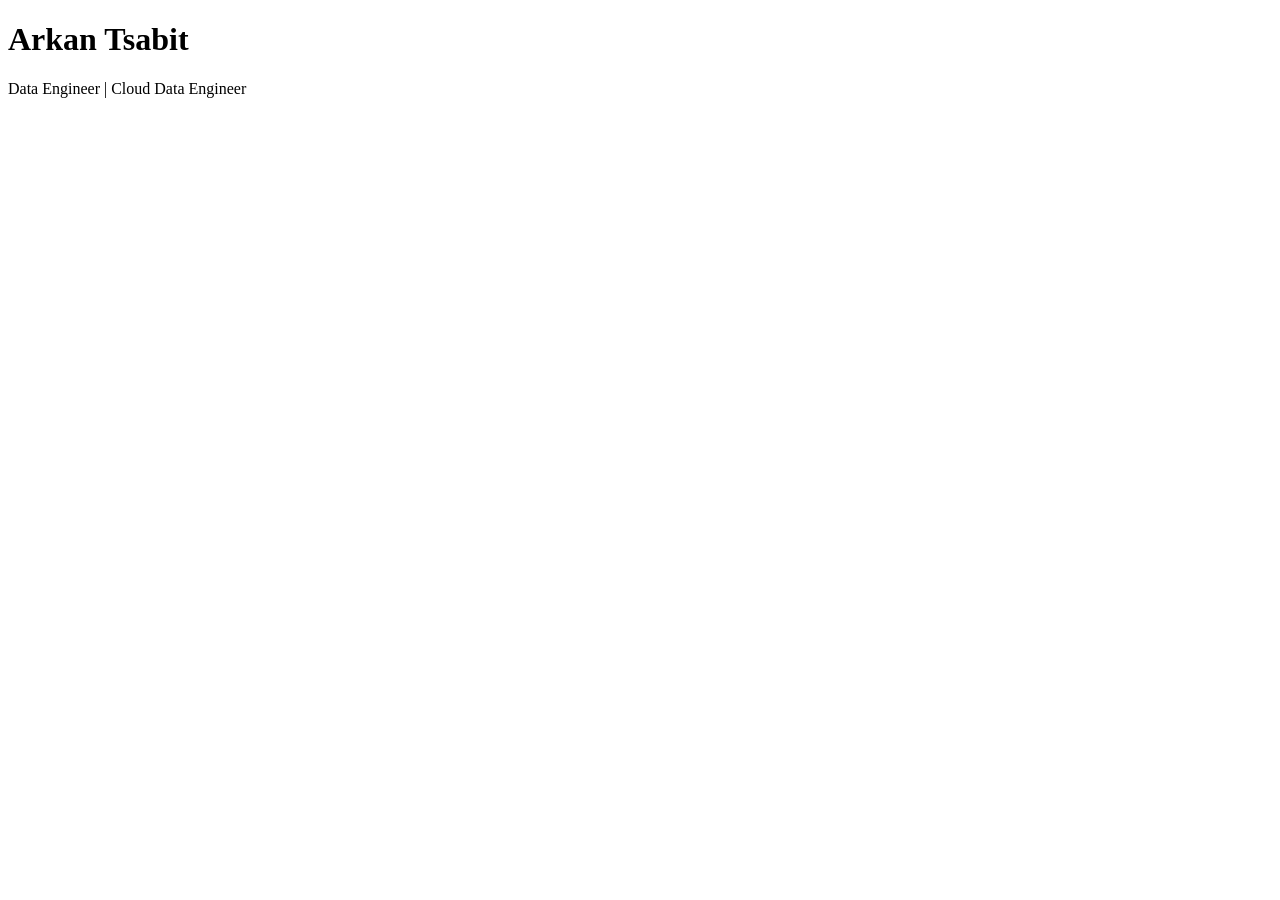
==== index.html @ 1c046941 "feat: initialize portfolio website structure (#2) Initialize complete portfolio website structure wi" ====
<!DOCTYPE html>
<html lang="en">
<head>
    <meta charset="UTF-8">
    <meta name="viewport" content="width=device-width, initial-scale=1.0">
    <title>Arkan Tsabit - Data Engineer</title>
</head>
<body>
    <h1>Arkan Tsabit</h1>
    <p>Data Engineer | Cloud Data Engineer</p>
</body>
</html>
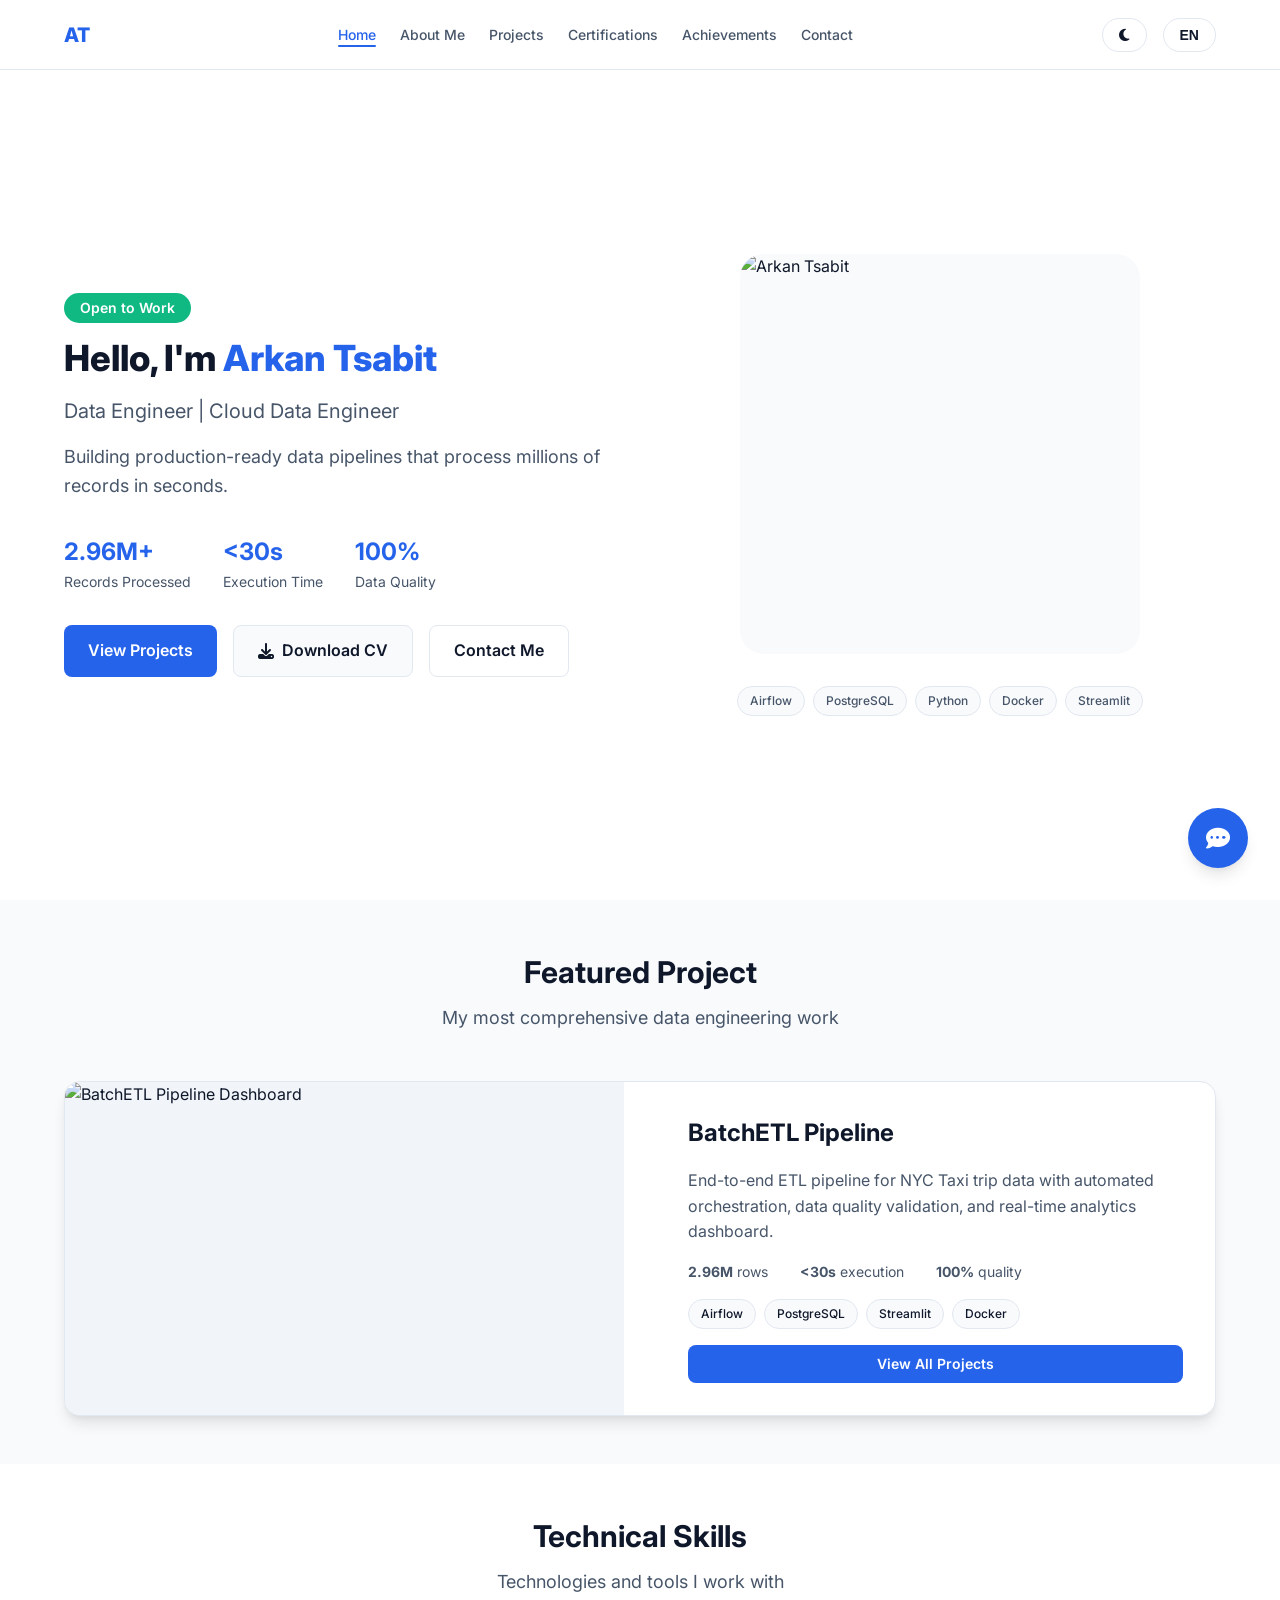
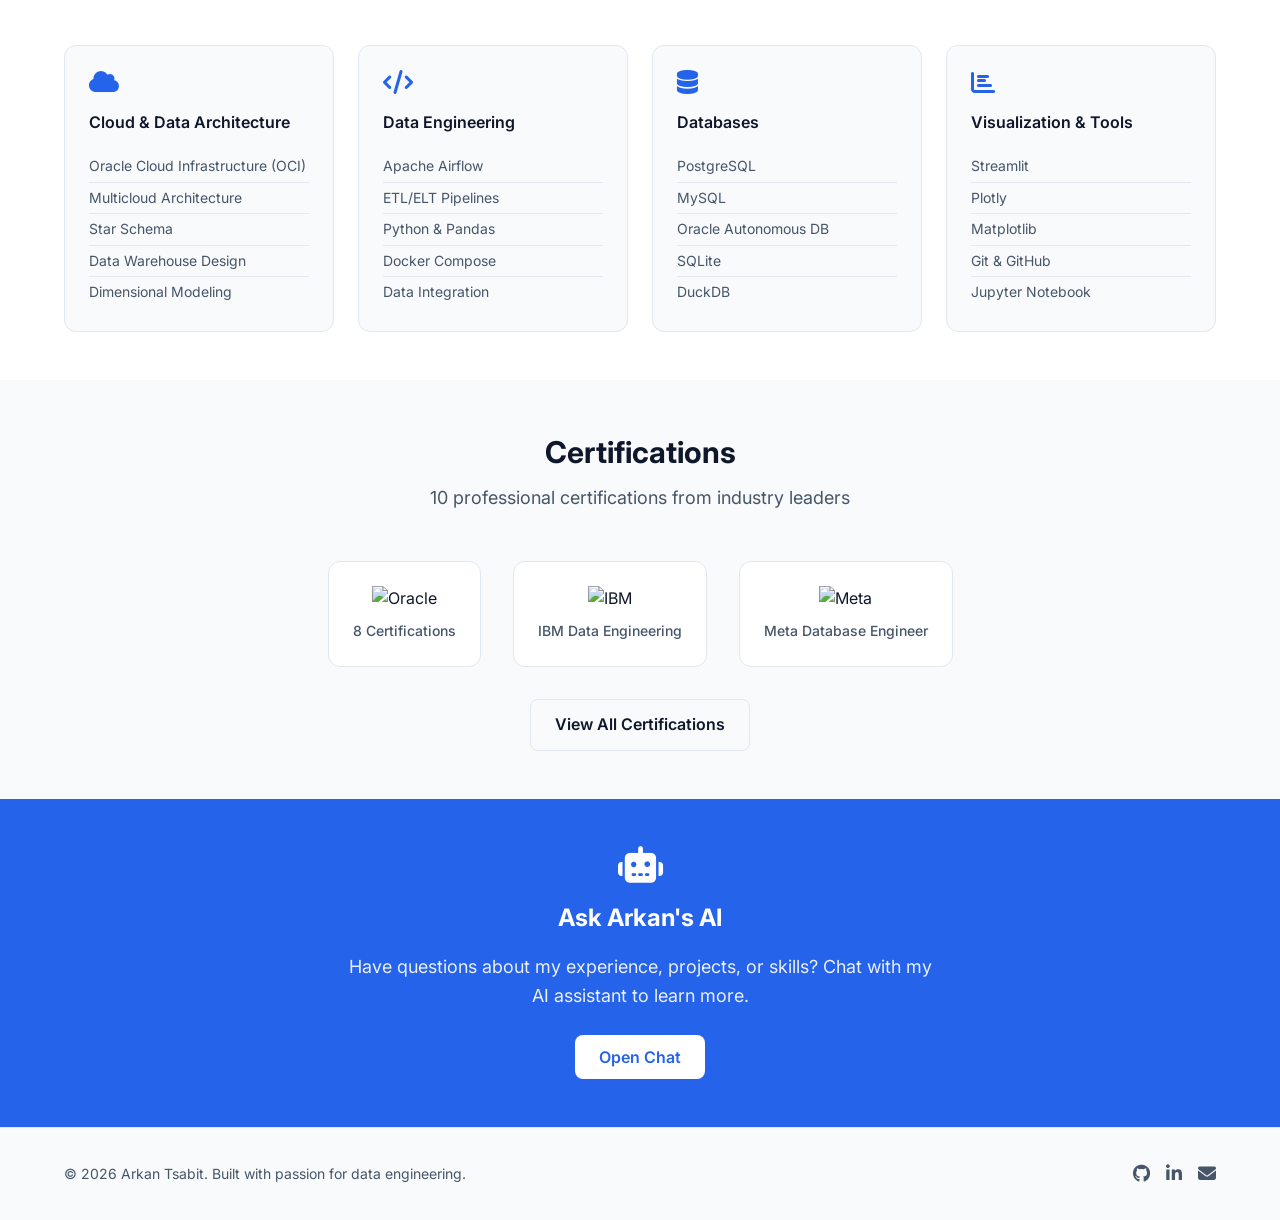
==== commit 3e5c2c34: "feat: complete portfolio website with all pages, styles, scripts, and chatbot (#3) Complete portfoli" ====
--- a/index.html
+++ b/index.html
@@ -1,12 +1,330 @@
 <!DOCTYPE html>
 <html lang="en">
 <head>
-    <meta charset="UTF-8">
-    <meta name="viewport" content="width=device-width, initial-scale=1.0">
-    <title>Arkan Tsabit - Data Engineer</title>
+    <meta charset="UTF-8" />
+    <meta name="viewport" content="width=device-width, initial-scale=1.0" />
+    <title>Arkan Tsabit - Data Engineer Portfolio</title>
+    <meta name="description" content="Arkan Tsabit - Data Engineer portfolio showcasing ETL pipelines, data warehousing, and cloud architecture projects." />
+    <link rel="icon" type="image/x-icon" href="assets/images/favicon.ico" />
+    <link rel="preconnect" href="https://fonts.googleapis.com" />
+    <link rel="preconnect" href="https://fonts.gstatic.com" crossorigin />
+    <link href="https://fonts.googleapis.com/css2?family=Inter:wght@300;400;500;600;700;800&display=swap" rel="stylesheet" />
+    <link rel="stylesheet" href="https://cdnjs.cloudflare.com/ajax/libs/font-awesome/6.4.0/css/all.min.css" />
+    <link rel="stylesheet" href="css/style.css" />
+    <link rel="stylesheet" href="css/dark-mode.css" />
+    <link rel="stylesheet" href="css/responsive.css" />
+    <link rel="stylesheet" href="css/chatbot.css" />
 </head>
 <body>
-    <h1>Arkan Tsabit</h1>
-    <p>Data Engineer | Cloud Data Engineer</p>
+
+    <!-- ============================================================
+    HEADER / NAVIGATION
+    ============================================================ -->
+    <header class="header" role="banner">
+        <div class="container header-container">
+            <div class="logo">
+                <a href="index.html" aria-label="Home">
+                    <span class="logo-text">AT</span>
+                </a>
+            </div>
+
+            <nav class="nav" role="navigation" aria-label="Main navigation">
+                <ul class="nav-list" id="navList">
+                    <li><a href="index.html" class="nav-link active" data-i18n="nav.home">Home</a></li>
+                    <li><a href="about.html" class="nav-link" data-i18n="nav.about">About Me</a></li>
+                    <li><a href="projects.html" class="nav-link" data-i18n="nav.projects">Projects</a></li>
+                    <li><a href="certifications.html" class="nav-link" data-i18n="nav.certifications">Certifications</a></li>
+                    <li><a href="achievements.html" class="nav-link" data-i18n="nav.achievements">Achievements</a></li>
+                    <li><a href="contact.html" class="nav-link" data-i18n="nav.contact">Contact</a></li>
+                </ul>
+            </nav>
+
+            <div class="header-controls">
+                <button class="theme-toggle" id="themeToggle" aria-label="Toggle dark mode">
+                    <i class="fas fa-moon" id="themeIcon"></i>
+                </button>
+                <button class="lang-toggle" id="langToggle" aria-label="Toggle language">
+                    <span class="lang-text" id="langText">EN</span>
+                </button>
+                <button class="hamburger" id="hamburger" aria-label="Toggle navigation">
+                    <span></span>
+                    <span></span>
+                    <span></span>
+                </button>
+            </div>
+        </div>
+    </header>
+
+    <!-- ============================================================
+    MAIN CONTENT
+    ============================================================ -->
+    <main>
+
+        <!-- ============================================================
+        HERO SECTION
+        ============================================================ -->
+        <section class="hero" id="home">
+            <div class="container hero-container">
+                <div class="hero-content">
+                    <p class="hero-badge" data-i18n="hero.badge">Open to Work</p>
+                    <h1 class="hero-title">
+                        <span data-i18n="hero.greeting">Hello, I'm</span>
+                        <span class="highlight">Arkan Tsabit</span>
+                    </h1>
+                    <p class="hero-subtitle" data-i18n="hero.title">Data Engineer | Cloud Data Engineer</p>
+                    <p class="hero-description" data-i18n="hero.tagline">
+                        Building production-ready data pipelines that process millions of records in seconds.
+                    </p>
+
+                    <div class="hero-metrics">
+                        <div class="metric-item">
+                            <span class="metric-number">2.96M+</span>
+                            <span class="metric-label" data-i18n="hero.metrics.rows">Records Processed</span>
+                        </div>
+                        <div class="metric-item">
+                            <span class="metric-number">&lt;30s</span>
+                            <span class="metric-label" data-i18n="hero.metrics.execution">Execution Time</span>
+                        </div>
+                        <div class="metric-item">
+                            <span class="metric-number">100%</span>
+                            <span class="metric-label" data-i18n="hero.metrics.quality">Data Quality</span>
+                        </div>
+                    </div>
+
+                    <div class="hero-buttons">
+                        <a href="projects.html" class="btn btn-primary" data-i18n="hero.cta_projects">View Projects</a>
+                        <a href="docs/CV/Arkan-Tsabit_Data-Engineer.pdf" class="btn btn-secondary" download>
+                            <i class="fas fa-download"></i>
+                            <span data-i18n="hero.cta_cv">Download CV</span>
+                        </a>
+                        <a href="contact.html" class="btn btn-outline" data-i18n="hero.cta_contact">Contact Me</a>
+                    </div>
+                </div>
+
+                <div class="hero-visual">
+                    <div class="hero-image">
+                        <img src="assets/images/profile.jpg" alt="Arkan Tsabit" />
+                    </div>
+                    <div class="hero-tech-stack">
+                        <span class="tech-tag">Airflow</span>
+                        <span class="tech-tag">PostgreSQL</span>
+                        <span class="tech-tag">Python</span>
+                        <span class="tech-tag">Docker</span>
+                        <span class="tech-tag">Streamlit</span>
+                    </div>
+                </div>
+            </div>
+        </section>
+
+        <!-- ============================================================
+        FEATURED PROJECT SECTION
+        ============================================================ -->
+        <section class="featured-section">
+            <div class="container">
+                <div class="section-header">
+                    <h2 data-i18n="featured.title">Featured Project</h2>
+                    <p data-i18n="featured.subtitle">My most comprehensive data engineering work</p>
+                </div>
+
+                <div class="featured-card">
+                    <div class="featured-image">
+                        <img src="assets/images/projects/batchetl/dashboard.png" alt="BatchETL Pipeline Dashboard" />
+                    </div>
+                    <div class="featured-content">
+                        <h3>BatchETL Pipeline</h3>
+                        <p data-i18n="featured.description">
+                            End-to-end ETL pipeline for NYC Taxi trip data with automated orchestration,
+                            data quality validation, and real-time analytics dashboard.
+                        </p>
+                        <div class="featured-metrics">
+                            <span><strong>2.96M</strong> rows</span>
+                            <span><strong>&lt;30s</strong> execution</span>
+                            <span><strong>100%</strong> quality</span>
+                        </div>
+                        <div class="featured-stack">
+                            <span class="stack-tag">Airflow</span>
+                            <span class="stack-tag">PostgreSQL</span>
+                            <span class="stack-tag">Streamlit</span>
+                            <span class="stack-tag">Docker</span>
+                        </div>
+                        <a href="projects.html" class="btn btn-primary btn-sm" data-i18n="featured.cta">View All Projects</a>
+                    </div>
+                </div>
+            </div>
+        </section>
+
+        <!-- ============================================================
+        SKILLS OVERVIEW
+        ============================================================ -->
+        <section class="skills-section">
+            <div class="container">
+                <div class="section-header">
+                    <h2 data-i18n="skills.title">Technical Skills</h2>
+                    <p data-i18n="skills.subtitle">Technologies and tools I work with</p>
+                </div>
+
+                <div class="skills-grid">
+                    <div class="skill-category">
+                        <i class="fas fa-cloud skill-icon"></i>
+                        <h4 data-i18n="skills.cloud">Cloud & Data Architecture</h4>
+                        <ul>
+                            <li>Oracle Cloud Infrastructure (OCI)</li>
+                            <li>Multicloud Architecture</li>
+                            <li>Star Schema</li>
+                            <li>Data Warehouse Design</li>
+                            <li>Dimensional Modeling</li>
+                        </ul>
+                    </div>
+
+                    <div class="skill-category">
+                        <i class="fas fa-code skill-icon"></i>
+                        <h4 data-i18n="skills.engineering">Data Engineering</h4>
+                        <ul>
+                            <li>Apache Airflow</li>
+                            <li>ETL/ELT Pipelines</li>
+                            <li>Python &amp; Pandas</li>
+                            <li>Docker Compose</li>
+                            <li>Data Integration</li>
+                        </ul>
+                    </div>
+
+                    <div class="skill-category">
+                        <i class="fas fa-database skill-icon"></i>
+                        <h4 data-i18n="skills.databases">Databases</h4>
+                        <ul>
+                            <li>PostgreSQL</li>
+                            <li>MySQL</li>
+                            <li>Oracle Autonomous DB</li>
+                            <li>SQLite</li>
+                            <li>DuckDB</li>
+                        </ul>
+                    </div>
+
+                    <div class="skill-category">
+                        <i class="fas fa-chart-bar skill-icon"></i>
+                        <h4 data-i18n="skills.visualization">Visualization &amp; Tools</h4>
+                        <ul>
+                            <li>Streamlit</li>
+                            <li>Plotly</li>
+                            <li>Matplotlib</li>
+                            <li>Git &amp; GitHub</li>
+                            <li>Jupyter Notebook</li>
+                        </ul>
+                    </div>
+                </div>
+            </div>
+        </section>
+
+        <!-- ============================================================
+        CERTIFICATIONS PREVIEW
+        ============================================================ -->
+        <section class="certs-preview-section">
+            <div class="container">
+                <div class="section-header">
+                    <h2 data-i18n="certs.title">Certifications</h2>
+                    <p data-i18n="certs.subtitle">10 professional certifications from industry leaders</p>
+                </div>
+
+                <div class="certs-preview-grid">
+                    <div class="cert-preview-item">
+                        <img src="assets/images/certifications/oracle.png" alt="Oracle" />
+                        <span>8 Certifications</span>
+                    </div>
+                    <div class="cert-preview-item">
+                        <img src="assets/images/certifications/ibm.png" alt="IBM" />
+                        <span>IBM Data Engineering</span>
+                    </div>
+                    <div class="cert-preview-item">
+                        <img src="assets/images/certifications/meta.png" alt="Meta" />
+                        <span>Meta Database Engineer</span>
+                    </div>
+                </div>
+
+                <div class="certs-preview-cta">
+                    <a href="certifications.html" class="btn btn-outline" data-i18n="certs.cta">View All Certifications</a>
+                </div>
+            </div>
+        </section>
+
+        <!-- ============================================================
+        CHATBOT CTA
+        ============================================================ -->
+        <section class="chatbot-cta-section">
+            <div class="container">
+                <div class="chatbot-cta-content">
+                    <i class="fas fa-robot chatbot-cta-icon"></i>
+                    <h2 data-i18n="chatbot.title">Ask Arkan's AI</h2>
+                    <p data-i18n="chatbot.description">
+                        Have questions about my experience, projects, or skills?
+                        Chat with my AI assistant to learn more.
+                    </p>
+                    <button class="btn btn-primary" id="openChatbotBtn" data-i18n="chatbot.cta">Open Chat</button>
+                </div>
+            </div>
+        </section>
+
+    </main>
+
+    <!-- ============================================================
+    FOOTER
+    ============================================================ -->
+    <footer class="footer" role="contentinfo">
+        <div class="container footer-container">
+            <p class="footer-text">
+                &copy; <span id="currentYear"></span> Arkan Tsabit.
+                <span data-i18n="footer.credit">Built with passion for data engineering.</span>
+            </p>
+            <div class="footer-social">
+                <a href="https://github.com/ArkanTsabit123" target="_blank" rel="noopener noreferrer" aria-label="GitHub">
+                    <i class="fab fa-github"></i>
+                </a>
+                <a href="https://linkedin.com/in/arkan-tsabit" target="_blank" rel="noopener noreferrer" aria-label="LinkedIn">
+                    <i class="fab fa-linkedin-in"></i>
+                </a>
+                <a href="mailto:arkantsabit025@gmail.com" aria-label="Email">
+                    <i class="fas fa-envelope"></i>
+                </a>
+            </div>
+        </div>
+    </footer>
+
+    <!-- ============================================================
+    CHATBOT WIDGET
+    ============================================================ -->
+    <div id="chatbot-widget" class="chatbot-widget" role="dialog" aria-label="AI Chatbot">
+        <div class="chatbot-header">
+            <span class="chatbot-title">AI Assistant</span>
+            <button class="chatbot-close" id="chatbotClose" aria-label="Close chatbot">
+                <i class="fas fa-times"></i>
+            </button>
+        </div>
+        <div class="chatbot-messages" id="chatbotMessages">
+            <div class="message bot">
+                <div class="message-bubble">
+                    Hello! Ask me about Arkan's experience, projects, certifications, or skills.
+                </div>
+            </div>
+        </div>
+        <div class="chatbot-input-area">
+            <input type="text" id="chatbotInput" placeholder="Type your question..." aria-label="Chat input" />
+            <button id="chatbotSend" aria-label="Send message">
+                <i class="fas fa-paper-plane"></i>
+            </button>
+        </div>
+    </div>
+
+    <button class="chatbot-toggle" id="chatbotToggle" aria-label="Open chatbot">
+        <i class="fas fa-comment-dots"></i>
+    </button>
+
+    <!-- ============================================================
+    SCRIPTS
+    ============================================================ -->
+    <script src="js/main.js"></script>
+    <script src="js/dark-mode.js"></script>
+    <script src="js/i18n.js"></script>
+    <script src="js/chatbot.js"></script>
+    <script src="js/projects.js"></script>
+
 </body>
 </html>
--- a/css/style.css
+++ b/css/style.css
@@ -0,0 +1,1291 @@
+/* ============================================================
+   CSS VARIABLES
+   ============================================================ */
+:root {
+    /* Colors */
+    --bg-primary: #ffffff;
+    --bg-secondary: #f8fafc;
+    --bg-tertiary: #f1f5f9;
+    --text-primary: #0f172a;
+    --text-secondary: #475569;
+    --text-muted: #94a3b8;
+    --border-color: #e2e8f0;
+    --accent-blue: #2563eb;
+    --accent-blue-hover: #1d4ed8;
+    --accent-green: #10b981;
+    --accent-green-hover: #059669;
+    --white: #ffffff;
+    --shadow: 0 4px 6px -1px rgba(0, 0, 0, 0.1), 0 2px 4px -1px rgba(0, 0, 0, 0.06);
+    --shadow-lg: 0 10px 15px -3px rgba(0, 0, 0, 0.1), 0 4px 6px -2px rgba(0, 0, 0, 0.05);
+    --shadow-xl: 0 20px 25px -5px rgba(0, 0, 0, 0.1), 0 10px 10px -5px rgba(0, 0, 0, 0.04);
+
+    /* Typography */
+    --font-family: 'Inter', -apple-system, BlinkMacSystemFont, 'Segoe UI', Roboto, sans-serif;
+    --font-size-xs: 0.75rem;
+    --font-size-sm: 0.875rem;
+    --font-size-base: 1rem;
+    --font-size-lg: 1.125rem;
+    --font-size-xl: 1.25rem;
+    --font-size-2xl: 1.5rem;
+    --font-size-3xl: 1.875rem;
+    --font-size-4xl: 2.25rem;
+    --font-size-5xl: 3rem;
+
+    /* Spacing */
+    --spacing-xs: 0.25rem;
+    --spacing-sm: 0.5rem;
+    --spacing-md: 1rem;
+    --spacing-lg: 1.5rem;
+    --spacing-xl: 2rem;
+    --spacing-2xl: 3rem;
+    --spacing-3xl: 4rem;
+    --spacing-4xl: 6rem;
+
+    /* Border Radius */
+    --radius-sm: 0.25rem;
+    --radius-md: 0.5rem;
+    --radius-lg: 0.75rem;
+    --radius-xl: 1rem;
+    --radius-2xl: 1.5rem;
+    --radius-full: 9999px;
+
+    /* Container */
+    --container-max: 1200px;
+    --container-padding: 1.5rem;
+
+    /* Transitions */
+    --transition-fast: 150ms ease;
+    --transition-base: 300ms ease;
+    --transition-slow: 500ms ease;
+}
+
+/* ============================================================
+   RESET & BASE
+   ============================================================ */
+*,
+*::before,
+*::after {
+    margin: 0;
+    padding: 0;
+    box-sizing: border-box;
+}
+
+html {
+    scroll-behavior: smooth;
+}
+
+body {
+    font-family: var(--font-family);
+    font-size: var(--font-size-base);
+    color: var(--text-primary);
+    background-color: var(--bg-primary);
+    line-height: 1.6;
+    transition: background-color var(--transition-base), color var(--transition-base);
+}
+
+a {
+    color: var(--accent-blue);
+    text-decoration: none;
+    transition: color var(--transition-fast);
+}
+
+a:hover {
+    color: var(--accent-blue-hover);
+}
+
+img {
+    max-width: 100%;
+    height: auto;
+    display: block;
+}
+
+ul {
+    list-style: none;
+}
+
+/* ============================================================
+   CONTAINER
+   ============================================================ */
+.container {
+    max-width: var(--container-max);
+    margin: 0 auto;
+    padding: 0 var(--container-padding);
+}
+
+/* ============================================================
+   SECTION HEADER
+   ============================================================ */
+.section-header {
+    text-align: center;
+    margin-bottom: var(--spacing-2xl);
+}
+
+.section-header h2 {
+    font-size: var(--font-size-3xl);
+    font-weight: 700;
+    margin-bottom: var(--spacing-sm);
+}
+
+.section-header p {
+    font-size: var(--font-size-lg);
+    color: var(--text-secondary);
+    max-width: 600px;
+    margin: 0 auto;
+}
+
+/* ============================================================
+   HEADER / NAVIGATION
+   ============================================================ */
+.header {
+    position: fixed;
+    top: 0;
+    left: 0;
+    right: 0;
+    z-index: 1000;
+    background: var(--bg-primary);
+    border-bottom: 1px solid var(--border-color);
+    transition: background var(--transition-base), border-color var(--transition-base);
+    height: 70px;
+    display: flex;
+    align-items: center;
+}
+
+.header-container {
+    display: flex;
+    justify-content: space-between;
+    align-items: center;
+    width: 100%;
+}
+
+.logo-text {
+    font-size: var(--font-size-xl);
+    font-weight: 800;
+    color: var(--accent-blue);
+    letter-spacing: -0.5px;
+}
+
+.nav-list {
+    display: flex;
+    gap: var(--spacing-lg);
+    align-items: center;
+}
+
+.nav-link {
+    font-size: var(--font-size-sm);
+    font-weight: 500;
+    color: var(--text-secondary);
+    transition: color var(--transition-fast);
+    position: relative;
+}
+
+.nav-link:hover,
+.nav-link.active {
+    color: var(--accent-blue);
+}
+
+.nav-link.active::after {
+    content: '';
+    position: absolute;
+    bottom: -4px;
+    left: 0;
+    right: 0;
+    height: 2px;
+    background: var(--accent-blue);
+    border-radius: var(--radius-full);
+}
+
+/* Header Controls */
+.header-controls {
+    display: flex;
+    align-items: center;
+    gap: var(--spacing-md);
+}
+
+.theme-toggle,
+.lang-toggle {
+    background: none;
+    border: 1px solid var(--border-color);
+    border-radius: var(--radius-full);
+    padding: var(--spacing-sm) var(--spacing-md);
+    cursor: pointer;
+    color: var(--text-primary);
+    font-size: var(--font-size-sm);
+    transition: all var(--transition-fast);
+}
+
+.theme-toggle:hover,
+.lang-toggle:hover {
+    background: var(--bg-secondary);
+}
+
+.lang-text {
+    font-weight: 600;
+}
+
+.hamburger {
+    display: none;
+    flex-direction: column;
+    gap: 4px;
+    background: none;
+    border: none;
+    cursor: pointer;
+    padding: var(--spacing-sm);
+}
+
+.hamburger span {
+    display: block;
+    width: 25px;
+    height: 2px;
+    background: var(--text-primary);
+    transition: all var(--transition-fast);
+}
+
+/* Mobile Navigation */
+@media (max-width: 768px) {
+    .hamburger {
+        display: flex;
+    }
+
+    .nav-list {
+        position: absolute;
+        top: 70px;
+        left: 0;
+        right: 0;
+        background: var(--bg-primary);
+        flex-direction: column;
+        padding: var(--spacing-xl);
+        gap: var(--spacing-md);
+        border-bottom: 1px solid var(--border-color);
+        display: none;
+    }
+
+    .nav-list.open {
+        display: flex;
+    }
+}
+
+/* ============================================================
+   BUTTONS
+   ============================================================ */
+.btn {
+    display: inline-flex;
+    align-items: center;
+    justify-content: center;
+    gap: var(--spacing-sm);
+    padding: 0.75rem 1.5rem;
+    border-radius: var(--radius-md);
+    font-size: var(--font-size-base);
+    font-weight: 600;
+    border: none;
+    cursor: pointer;
+    transition: all var(--transition-fast);
+    text-decoration: none;
+    font-family: var(--font-family);
+}
+
+.btn-primary {
+    background: var(--accent-blue);
+    color: var(--white);
+}
+
+.btn-primary:hover {
+    background: var(--accent-blue-hover);
+    color: var(--white);
+}
+
+.btn-secondary {
+    background: var(--bg-secondary);
+    color: var(--text-primary);
+    border: 1px solid var(--border-color);
+}
+
+.btn-secondary:hover {
+    background: var(--bg-tertiary);
+}
+
+.btn-outline {
+    background: transparent;
+    color: var(--text-primary);
+    border: 1px solid var(--border-color);
+}
+
+.btn-outline:hover {
+    background: var(--bg-secondary);
+}
+
+.btn-sm {
+    padding: 0.5rem 1rem;
+    font-size: var(--font-size-sm);
+}
+
+.btn-block {
+    width: 100%;
+    justify-content: center;
+}
+
+/* ============================================================
+   HERO SECTION
+   ============================================================ */
+.hero {
+    padding-top: calc(70px + var(--spacing-3xl));
+    padding-bottom: var(--spacing-3xl);
+    min-height: 100vh;
+    display: flex;
+    align-items: center;
+}
+
+.hero-container {
+    display: grid;
+    grid-template-columns: 1fr 1fr;
+    gap: var(--spacing-2xl);
+    align-items: center;
+}
+
+.hero-badge {
+    display: inline-block;
+    background: var(--accent-green);
+    color: var(--white);
+    padding: 0.25rem 1rem;
+    border-radius: var(--radius-full);
+    font-size: var(--font-size-sm);
+    font-weight: 600;
+    margin-bottom: var(--spacing-md);
+}
+
+.hero-title {
+    font-size: var(--font-size-4xl);
+    font-weight: 800;
+    line-height: 1.1;
+    margin-bottom: var(--spacing-md);
+}
+
+.hero-title .highlight {
+    color: var(--accent-blue);
+}
+
+.hero-subtitle {
+    font-size: var(--font-size-xl);
+    color: var(--text-secondary);
+    margin-bottom: var(--spacing-md);
+}
+
+.hero-description {
+    font-size: var(--font-size-lg);
+    color: var(--text-secondary);
+    margin-bottom: var(--spacing-xl);
+}
+
+.hero-metrics {
+    display: flex;
+    gap: var(--spacing-xl);
+    margin-bottom: var(--spacing-xl);
+}
+
+.metric-item {
+    display: flex;
+    flex-direction: column;
+}
+
+.metric-number {
+    font-size: var(--font-size-2xl);
+    font-weight: 700;
+    color: var(--accent-blue);
+}
+
+.metric-label {
+    font-size: var(--font-size-sm);
+    color: var(--text-secondary);
+}
+
+.hero-buttons {
+    display: flex;
+    gap: var(--spacing-md);
+    flex-wrap: wrap;
+}
+
+.hero-visual {
+    display: flex;
+    flex-direction: column;
+    align-items: center;
+    gap: var(--spacing-xl);
+}
+
+.hero-image {
+    width: 100%;
+    max-width: 400px;
+    aspect-ratio: 1;
+    border-radius: var(--radius-2xl);
+    overflow: hidden;
+    background: var(--bg-secondary);
+}
+
+.hero-image img {
+    width: 100%;
+    height: 100%;
+    object-fit: cover;
+}
+
+.hero-tech-stack {
+    display: flex;
+    flex-wrap: wrap;
+    gap: var(--spacing-sm);
+    justify-content: center;
+}
+
+.tech-tag {
+    padding: 0.25rem 0.75rem;
+    background: var(--bg-secondary);
+    border: 1px solid var(--border-color);
+    border-radius: var(--radius-full);
+    font-size: var(--font-size-xs);
+    font-weight: 500;
+    color: var(--text-secondary);
+}
+
+@media (max-width: 768px) {
+    .hero-container {
+        grid-template-columns: 1fr;
+        text-align: center;
+    }
+
+    .hero-metrics {
+        justify-content: center;
+    }
+
+    .hero-buttons {
+        justify-content: center;
+    }
+
+    .hero-image {
+        max-width: 250px;
+    }
+}
+
+/* ============================================================
+   FEATURED PROJECT
+   ============================================================ */
+.featured-section {
+    padding: var(--spacing-2xl) 0;
+    background: var(--bg-secondary);
+}
+
+.featured-card {
+    display: grid;
+    grid-template-columns: 1fr 1fr;
+    gap: var(--spacing-xl);
+    background: var(--bg-primary);
+    border-radius: var(--radius-xl);
+    overflow: hidden;
+    box-shadow: var(--shadow-lg);
+    border: 1px solid var(--border-color);
+}
+
+.featured-image {
+    background: var(--bg-tertiary);
+    min-height: 300px;
+    display: flex;
+    align-items: center;
+    justify-content: center;
+}
+
+.featured-image img {
+    width: 100%;
+    height: 100%;
+    object-fit: cover;
+}
+
+.featured-content {
+    padding: var(--spacing-xl);
+    display: flex;
+    flex-direction: column;
+    justify-content: center;
+}
+
+.featured-content h3 {
+    font-size: var(--font-size-2xl);
+    font-weight: 700;
+    margin-bottom: var(--spacing-md);
+}
+
+.featured-content p {
+    color: var(--text-secondary);
+    margin-bottom: var(--spacing-md);
+}
+
+.featured-metrics {
+    display: flex;
+    gap: var(--spacing-xl);
+    margin-bottom: var(--spacing-md);
+}
+
+.featured-metrics span {
+    font-size: var(--font-size-sm);
+    color: var(--text-secondary);
+}
+
+.featured-stack {
+    display: flex;
+    flex-wrap: wrap;
+    gap: var(--spacing-sm);
+    margin-bottom: var(--spacing-md);
+}
+
+.stack-tag {
+    padding: 0.25rem 0.75rem;
+    background: var(--bg-secondary);
+    border: 1px solid var(--border-color);
+    border-radius: var(--radius-full);
+    font-size: var(--font-size-xs);
+    font-weight: 500;
+}
+
+@media (max-width: 768px) {
+    .featured-card {
+        grid-template-columns: 1fr;
+    }
+}
+
+/* ============================================================
+   SKILLS SECTION
+   ============================================================ */
+.skills-section {
+    padding: var(--spacing-2xl) 0;
+}
+
+.skills-grid {
+    display: grid;
+    grid-template-columns: repeat(auto-fit, minmax(240px, 1fr));
+    gap: var(--spacing-lg);
+}
+
+.skill-category {
+    padding: var(--spacing-lg);
+    background: var(--bg-secondary);
+    border-radius: var(--radius-lg);
+    border: 1px solid var(--border-color);
+    transition: transform var(--transition-fast), box-shadow var(--transition-fast);
+}
+
+.skill-category:hover {
+    transform: translateY(-4px);
+    box-shadow: var(--shadow-lg);
+}
+
+.skill-icon {
+    font-size: var(--font-size-2xl);
+    color: var(--accent-blue);
+    margin-bottom: var(--spacing-md);
+}
+
+.skill-category h4 {
+    font-size: var(--font-size-base);
+    font-weight: 600;
+    margin-bottom: var(--spacing-md);
+}
+
+.skill-category ul li {
+    font-size: var(--font-size-sm);
+    color: var(--text-secondary);
+    padding: var(--spacing-xs) 0;
+    border-bottom: 1px solid var(--border-color);
+}
+
+.skill-category ul li:last-child {
+    border-bottom: none;
+}
+
+/* ============================================================
+   CERTIFICATIONS PREVIEW
+   ============================================================ */
+.certs-preview-section {
+    padding: var(--spacing-2xl) 0;
+    background: var(--bg-secondary);
+}
+
+.certs-preview-grid {
+    display: flex;
+    justify-content: center;
+    gap: var(--spacing-xl);
+    flex-wrap: wrap;
+    margin-bottom: var(--spacing-xl);
+}
+
+.cert-preview-item {
+    display: flex;
+    flex-direction: column;
+    align-items: center;
+    gap: var(--spacing-sm);
+    padding: var(--spacing-lg);
+    background: var(--bg-primary);
+    border-radius: var(--radius-lg);
+    border: 1px solid var(--border-color);
+    min-width: 120px;
+}
+
+.cert-preview-item img {
+    max-height: 60px;
+    object-fit: contain;
+}
+
+.cert-preview-item span {
+    font-size: var(--font-size-sm);
+    font-weight: 500;
+    color: var(--text-secondary);
+}
+
+.certs-preview-cta {
+    text-align: center;
+}
+
+/* ============================================================
+   CHATBOT CTA
+   ============================================================ */
+.chatbot-cta-section {
+    padding: var(--spacing-2xl) 0;
+    background: var(--accent-blue);
+    color: var(--white);
+}
+
+.chatbot-cta-content {
+    text-align: center;
+    max-width: 600px;
+    margin: 0 auto;
+}
+
+.chatbot-cta-icon {
+    font-size: var(--font-size-4xl);
+    margin-bottom: var(--spacing-md);
+}
+
+.chatbot-cta-content h2 {
+    font-size: var(--font-size-2xl);
+    font-weight: 700;
+    margin-bottom: var(--spacing-md);
+}
+
+.chatbot-cta-content p {
+    font-size: var(--font-size-lg);
+    opacity: 0.9;
+    margin-bottom: var(--spacing-lg);
+}
+
+.chatbot-cta-content .btn {
+    background: var(--white);
+    color: var(--accent-blue);
+}
+
+.chatbot-cta-content .btn:hover {
+    background: var(--bg-secondary);
+}
+
+/* ============================================================
+   FOOTER
+   ============================================================ */
+.footer {
+    padding: var(--spacing-xl) 0;
+    background: var(--bg-secondary);
+    border-top: 1px solid var(--border-color);
+}
+
+.footer-container {
+    display: flex;
+    justify-content: space-between;
+    align-items: center;
+    flex-wrap: wrap;
+    gap: var(--spacing-md);
+}
+
+.footer-text {
+    font-size: var(--font-size-sm);
+    color: var(--text-secondary);
+}
+
+.footer-social {
+    display: flex;
+    gap: var(--spacing-md);
+}
+
+.footer-social a {
+    color: var(--text-secondary);
+    font-size: var(--font-size-lg);
+    transition: color var(--transition-fast);
+}
+
+.footer-social a:hover {
+    color: var(--accent-blue);
+}
+
+@media (max-width: 768px) {
+    .footer-container {
+        flex-direction: column;
+        text-align: center;
+    }
+}
+
+/* ============================================================
+   PAGE HEADER
+   ============================================================ */
+.page-header {
+    padding: calc(70px + var(--spacing-2xl)) 0 var(--spacing-xl);
+    background: var(--bg-secondary);
+    text-align: center;
+    border-bottom: 1px solid var(--border-color);
+}
+
+.page-header h1 {
+    font-size: var(--font-size-4xl);
+    font-weight: 800;
+    margin-bottom: var(--spacing-sm);
+}
+
+.page-header p {
+    font-size: var(--font-size-lg);
+    color: var(--text-secondary);
+}
+
+/* ============================================================
+   PROFILE SECTION
+   ============================================================ */
+.profile-section {
+    padding: var(--spacing-2xl) 0;
+}
+
+.profile-container {
+    display: grid;
+    grid-template-columns: 300px 1fr;
+    gap: var(--spacing-2xl);
+    align-items: start;
+}
+
+.profile-image {
+    border-radius: var(--radius-xl);
+    overflow: hidden;
+    background: var(--bg-secondary);
+    aspect-ratio: 1;
+}
+
+.profile-image img {
+    width: 100%;
+    height: 100%;
+    object-fit: cover;
+}
+
+.profile-content h2 {
+    font-size: var(--font-size-2xl);
+    font-weight: 700;
+    margin-bottom: var(--spacing-md);
+}
+
+.profile-content p {
+    color: var(--text-secondary);
+    margin-bottom: var(--spacing-md);
+}
+
+.profile-stats {
+    display: grid;
+    grid-template-columns: repeat(auto-fit, minmax(100px, 1fr));
+    gap: var(--spacing-md);
+    margin-top: var(--spacing-lg);
+    padding: var(--spacing-lg);
+    background: var(--bg-secondary);
+    border-radius: var(--radius-lg);
+}
+
+.stat-item {
+    text-align: center;
+}
+
+.stat-number {
+    display: block;
+    font-size: var(--font-size-2xl);
+    font-weight: 700;
+    color: var(--accent-blue);
+}
+
+.stat-label {
+    font-size: var(--font-size-sm);
+    color: var(--text-secondary);
+}
+
+@media (max-width: 768px) {
+    .profile-container {
+        grid-template-columns: 1fr;
+    }
+
+    .profile-image {
+        max-width: 250px;
+        margin: 0 auto;
+    }
+}
+
+/* ============================================================
+   STORY / TIMELINE
+   ============================================================ */
+.story-section {
+    padding: var(--spacing-2xl) 0;
+    background: var(--bg-secondary);
+}
+
+.timeline {
+    position: relative;
+    padding-left: var(--spacing-2xl);
+}
+
+.timeline::before {
+    content: '';
+    position: absolute;
+    left: 0;
+    top: 0;
+    bottom: 0;
+    width: 2px;
+    background: var(--border-color);
+}
+
+.timeline-item {
+    margin-bottom: var(--spacing-xl);
+    padding-left: var(--spacing-lg);
+    position: relative;
+}
+
+.timeline-item::before {
+    content: '';
+    position: absolute;
+    left: -7px;
+    top: 4px;
+    width: 12px;
+    height: 12px;
+    border-radius: 50%;
+    background: var(--accent-blue);
+    border: 2px solid var(--bg-secondary);
+}
+
+.timeline-year {
+    font-size: var(--font-size-sm);
+    font-weight: 600;
+    color: var(--accent-blue);
+    margin-bottom: var(--spacing-xs);
+}
+
+.timeline-content h4 {
+    font-size: var(--font-size-base);
+    font-weight: 600;
+    margin-bottom: var(--spacing-xs);
+}
+
+.timeline-content p {
+    font-size: var(--font-size-sm);
+    color: var(--text-secondary);
+}
+
+/* ============================================================
+   PROJECTS GRID
+   ============================================================ */
+.filter-section {
+    padding: var(--spacing-xl) 0;
+    background: var(--bg-secondary);
+}
+
+.filter-buttons {
+    display: flex;
+    flex-wrap: wrap;
+    gap: var(--spacing-sm);
+    justify-content: center;
+}
+
+.filter-btn {
+    padding: 0.5rem 1.25rem;
+    border: 1px solid var(--border-color);
+    border-radius: var(--radius-full);
+    background: transparent;
+    cursor: pointer;
+    font-size: var(--font-size-sm);
+    font-weight: 500;
+    color: var(--text-secondary);
+    transition: all var(--transition-fast);
+}
+
+.filter-btn:hover {
+    background: var(--bg-tertiary);
+}
+
+.filter-btn.active {
+    background: var(--accent-blue);
+    color: var(--white);
+    border-color: var(--accent-blue);
+}
+
+.projects-section {
+    padding: var(--spacing-2xl) 0;
+}
+
+.projects-grid {
+    display: grid;
+    grid-template-columns: repeat(auto-fill, minmax(340px, 1fr));
+    gap: var(--spacing-xl);
+}
+
+.project-card {
+    background: var(--bg-primary);
+    border: 1px solid var(--border-color);
+    border-radius: var(--radius-xl);
+    overflow: hidden;
+    transition: transform var(--transition-fast), box-shadow var(--transition-fast);
+}
+
+.project-card:hover {
+    transform: translateY(-4px);
+    box-shadow: var(--shadow-xl);
+}
+
+.project-image {
+    height: 200px;
+    background: var(--bg-tertiary);
+    overflow: hidden;
+}
+
+.project-image img {
+    width: 100%;
+    height: 100%;
+    object-fit: cover;
+}
+
+.project-body {
+    padding: var(--spacing-lg);
+}
+
+.project-body h3 {
+    font-size: var(--font-size-lg);
+    font-weight: 700;
+    margin-bottom: var(--spacing-sm);
+}
+
+.project-body p {
+    font-size: var(--font-size-sm);
+    color: var(--text-secondary);
+    margin-bottom: var(--spacing-md);
+}
+
+.project-metrics {
+    display: flex;
+    flex-wrap: wrap;
+    gap: var(--spacing-md);
+    margin-bottom: var(--spacing-md);
+}
+
+.project-metrics span {
+    font-size: var(--font-size-sm);
+    color: var(--text-secondary);
+}
+
+.project-stack {
+    display: flex;
+    flex-wrap: wrap;
+    gap: var(--spacing-xs);
+    margin-bottom: var(--spacing-md);
+}
+
+.project-stack .stack-tag {
+    font-size: var(--font-size-xs);
+}
+
+.project-links {
+    display: flex;
+    gap: var(--spacing-sm);
+}
+
+/* ============================================================
+   CERTIFICATIONS
+   ============================================================ */
+.cert-section {
+    padding: var(--spacing-xl) 0;
+    border-bottom: 1px solid var(--border-color);
+}
+
+.cert-section:last-child {
+    border-bottom: none;
+}
+
+.cert-provider {
+    display: flex;
+    align-items: center;
+    gap: var(--spacing-md);
+    margin-bottom: var(--spacing-lg);
+}
+
+.cert-provider-logo {
+    max-height: 50px;
+    object-fit: contain;
+}
+
+.cert-provider h2 {
+    font-size: var(--font-size-xl);
+    font-weight: 700;
+}
+
+.cert-provider p {
+    font-size: var(--font-size-sm);
+    color: var(--text-secondary);
+}
+
+.cert-grid {
+    display: grid;
+    grid-template-columns: repeat(auto-fill, minmax(280px, 1fr));
+    gap: var(--spacing-md);
+}
+
+.cert-item {
+    padding: var(--spacing-md);
+    background: var(--bg-secondary);
+    border-radius: var(--radius-md);
+    border: 1px solid var(--border-color);
+    transition: transform var(--transition-fast);
+}
+
+.cert-item:hover {
+    transform: translateY(-2px);
+}
+
+.cert-item h4 {
+    font-size: var(--font-size-sm);
+    font-weight: 600;
+    margin-bottom: var(--spacing-xs);
+}
+
+.cert-item span {
+    font-size: var(--font-size-xs);
+    color: var(--text-secondary);
+}
+
+.cert-stats {
+    padding: var(--spacing-xl) 0;
+    background: var(--bg-secondary);
+}
+
+/* ============================================================
+   ACHIEVEMENTS
+   ============================================================ */
+.achievements-section {
+    padding: var(--spacing-2xl) 0;
+}
+
+.achievements-grid {
+    display: grid;
+    grid-template-columns: repeat(auto-fill, minmax(320px, 1fr));
+    gap: var(--spacing-xl);
+}
+
+.achievement-card {
+    padding: var(--spacing-xl);
+    background: var(--bg-primary);
+    border: 1px solid var(--border-color);
+    border-radius: var(--radius-xl);
+    text-align: center;
+    transition: transform var(--transition-fast), box-shadow var(--transition-fast);
+}
+
+.achievement-card:hover {
+    transform: translateY(-4px);
+    box-shadow: var(--shadow-lg);
+}
+
+.achievement-icon {
+    font-size: var(--font-size-3xl);
+    color: var(--accent-blue);
+    margin-bottom: var(--spacing-md);
+}
+
+.achievement-card h3 {
+    font-size: var(--font-size-lg);
+    font-weight: 700;
+    margin-bottom: var(--spacing-sm);
+}
+
+.achievement-card .achievement-year {
+    font-size: var(--font-size-sm);
+    color: var(--accent-blue);
+    font-weight: 600;
+    display: block;
+    margin-bottom: var(--spacing-sm);
+}
+
+.achievement-card p {
+    font-size: var(--font-size-sm);
+    color: var(--text-secondary);
+}
+
+/* ============================================================
+   CONTACT
+   ============================================================ */
+.contact-section {
+    padding: var(--spacing-2xl) 0;
+}
+
+.contact-grid {
+    display: grid;
+    grid-template-columns: 1fr 1fr;
+    gap: var(--spacing-2xl);
+}
+
+.contact-info h2 {
+    font-size: var(--font-size-2xl);
+    font-weight: 700;
+    margin-bottom: var(--spacing-md);
+}
+
+.contact-info > p {
+    color: var(--text-secondary);
+    margin-bottom: var(--spacing-xl);
+}
+
+.contact-item {
+    display: flex;
+    align-items: flex-start;
+    gap: var(--spacing-md);
+    margin-bottom: var(--spacing-lg);
+}
+
+.contact-item i {
+    font-size: var(--font-size-xl);
+    color: var(--accent-blue);
+    width: 24px;
+    margin-top: 2px;
+}
+
+.contact-item h4 {
+    font-size: var(--font-size-sm);
+    font-weight: 600;
+    margin-bottom: 2px;
+}
+
+.contact-item a {
+    font-size: var(--font-size-sm);
+    color: var(--text-secondary);
+}
+
+.contact-item a:hover {
+    color: var(--accent-blue);
+}
+
+.contact-downloads {
+    padding: var(--spacing-xl);
+    background: var(--bg-secondary);
+    border-radius: var(--radius-xl);
+    border: 1px solid var(--border-color);
+}
+
+.contact-downloads h2 {
+    font-size: var(--font-size-xl);
+    font-weight: 700;
+    margin-bottom: var(--spacing-sm);
+}
+
+.contact-downloads p {
+    color: var(--text-secondary);
+    margin-bottom: var(--spacing-lg);
+}
+
+.contact-downloads .btn {
+    margin-bottom: var(--spacing-md);
+}
+
+.contact-downloads .btn:last-child {
+    margin-bottom: 0;
+}
+
+@media (max-width: 768px) {
+    .contact-grid {
+        grid-template-columns: 1fr;
+    }
+}
+
+/* ============================================================
+   SOCIAL SECTION
+   ============================================================ */
+.social-section {
+    padding: var(--spacing-xl) 0;
+    background: var(--bg-secondary);
+}
+
+.social-links {
+    display: flex;
+    justify-content: center;
+    gap: var(--spacing-xl);
+    flex-wrap: wrap;
+}
+
+.social-link {
+    display: flex;
+    align-items: center;
+    gap: var(--spacing-sm);
+    padding: 0.5rem 1.25rem;
+    border-radius: var(--radius-md);
+    font-weight: 500;
+    font-size: var(--font-size-sm);
+    transition: all var(--transition-fast);
+}
+
+.social-link.github {
+    background: #24292e;
+    color: #fff;
+}
+
+.social-link.github:hover {
+    background: #1b1f23;
+    color: #fff;
+}
+
+.social-link.linkedin {
+    background: #0a66c2;
+    color: #fff;
+}
+
+.social-link.linkedin:hover {
+    background: #004182;
+    color: #fff;
+}
+
+.social-link.email {
+    background: var(--accent-blue);
+    color: #fff;
+}
+
+.social-link.email:hover {
+    background: var(--accent-blue-hover);
+    color: #fff;
+}
+
+/* ============================================================
+   ERROR PAGE
+   ============================================================ */
+.error-page {
+    min-height: 100vh;
+    display: flex;
+    align-items: center;
+    justify-content: center;
+    background: var(--bg-secondary);
+}
+
+.error-container {
+    text-align: center;
+    padding: var(--spacing-2xl);
+}
+
+.error-code {
+    font-size: 8rem;
+    font-weight: 800;
+    color: var(--accent-blue);
+    line-height: 1;
+    margin-bottom: var(--spacing-md);
+}
+
+.error-content h1 {
+    font-size: var(--font-size-3xl);
+    font-weight: 700;
+    margin-bottom: var(--spacing-md);
+}
+
+.error-content p {
+    font-size: var(--font-size-lg);
+    color: var(--text-secondary);
+    margin-bottom: var(--spacing-xl);
+}
--- a/css/dark-mode.css
+++ b/css/dark-mode.css
@@ -0,0 +1,300 @@
+/* ============================================================
+   DARK MODE
+   ============================================================ */
+
+[data-theme="dark"] {
+    /* Colors */
+    --bg-primary: #0f172a;
+    --bg-secondary: #1e293b;
+    --bg-tertiary: #334155;
+    --text-primary: #f8fafc;
+    --text-secondary: #94a3b8;
+    --text-muted: #64748b;
+    --border-color: #1e293b;
+    --accent-blue: #3b82f6;
+    --accent-blue-hover: #2563eb;
+    --accent-green: #34d399;
+    --accent-green-hover: #10b981;
+    --white: #0f172a;
+    --shadow: 0 4px 6px -1px rgba(0, 0, 0, 0.4), 0 2px 4px -1px rgba(0, 0, 0, 0.2);
+    --shadow-lg: 0 10px 15px -3px rgba(0, 0, 0, 0.4), 0 4px 6px -2px rgba(0, 0, 0, 0.2);
+    --shadow-xl: 0 20px 25px -5px rgba(0, 0, 0, 0.4), 0 10px 10px -5px rgba(0, 0, 0, 0.2);
+}
+
+[data-theme="dark"] .header {
+    border-bottom-color: var(--border-color);
+}
+
+[data-theme="dark"] .nav-link {
+    color: var(--text-secondary);
+}
+
+[data-theme="dark"] .nav-link:hover,
+[data-theme="dark"] .nav-link.active {
+    color: var(--accent-blue);
+}
+
+[data-theme="dark"] .theme-toggle,
+[data-theme="dark"] .lang-toggle {
+    border-color: var(--border-color);
+    color: var(--text-primary);
+}
+
+[data-theme="dark"] .theme-toggle:hover,
+[data-theme="dark"] .lang-toggle:hover {
+    background: var(--bg-secondary);
+}
+
+[data-theme="dark"] .btn-secondary {
+    background: var(--bg-secondary);
+    color: var(--text-primary);
+    border-color: var(--border-color);
+}
+
+[data-theme="dark"] .btn-outline {
+    color: var(--text-primary);
+    border-color: var(--border-color);
+}
+
+[data-theme="dark"] .btn-outline:hover {
+    background: var(--bg-secondary);
+}
+
+[data-theme="dark"] .featured-card {
+    background: var(--bg-secondary);
+    border-color: var(--border-color);
+}
+
+[data-theme="dark"] .featured-image {
+    background: var(--bg-tertiary);
+}
+
+[data-theme="dark"] .featured-content p {
+    color: var(--text-secondary);
+}
+
+[data-theme="dark"] .skill-category {
+    background: var(--bg-secondary);
+    border-color: var(--border-color);
+}
+
+[data-theme="dark"] .skill-category ul li {
+    color: var(--text-secondary);
+    border-color: var(--border-color);
+}
+
+[data-theme="dark"] .cert-preview-item {
+    background: var(--bg-secondary);
+    border-color: var(--border-color);
+}
+
+[data-theme="dark"] .cert-preview-item span {
+    color: var(--text-secondary);
+}
+
+[data-theme="dark"] .chatbot-cta-section {
+    background: var(--accent-blue);
+}
+
+[data-theme="dark"] .chatbot-cta-content .btn {
+    background: var(--white);
+    color: var(--accent-blue);
+}
+
+[data-theme="dark"] .chatbot-cta-content .btn:hover {
+    background: var(--bg-secondary);
+}
+
+[data-theme="dark"] .footer {
+    background: var(--bg-secondary);
+    border-color: var(--border-color);
+}
+
+[data-theme="dark"] .footer-text {
+    color: var(--text-secondary);
+}
+
+[data-theme="dark"] .footer-social a {
+    color: var(--text-secondary);
+}
+
+[data-theme="dark"] .footer-social a:hover {
+    color: var(--accent-blue);
+}
+
+[data-theme="dark"] .page-header {
+    background: var(--bg-secondary);
+    border-color: var(--border-color);
+}
+
+[data-theme="dark"] .profile-stats {
+    background: var(--bg-secondary);
+}
+
+[data-theme="dark"] .story-section {
+    background: var(--bg-secondary);
+}
+
+[data-theme="dark"] .timeline::before {
+    background: var(--border-color);
+}
+
+[data-theme="dark"] .timeline-item::before {
+    border-color: var(--bg-secondary);
+}
+
+[data-theme="dark"] .filter-section {
+    background: var(--bg-secondary);
+}
+
+[data-theme="dark"] .filter-btn {
+    border-color: var(--border-color);
+    color: var(--text-secondary);
+}
+
+[data-theme="dark"] .filter-btn:hover {
+    background: var(--bg-tertiary);
+}
+
+[data-theme="dark"] .filter-btn.active {
+    background: var(--accent-blue);
+    color: var(--white);
+    border-color: var(--accent-blue);
+}
+
+[data-theme="dark"] .project-card {
+    background: var(--bg-secondary);
+    border-color: var(--border-color);
+}
+
+[data-theme="dark"] .project-image {
+    background: var(--bg-tertiary);
+}
+
+[data-theme="dark"] .project-body p {
+    color: var(--text-secondary);
+}
+
+[data-theme="dark"] .cert-item {
+    background: var(--bg-secondary);
+    border-color: var(--border-color);
+}
+
+[data-theme="dark"] .cert-item span {
+    color: var(--text-secondary);
+}
+
+[data-theme="dark"] .cert-stats {
+    background: var(--bg-secondary);
+}
+
+[data-theme="dark"] .achievement-card {
+    background: var(--bg-secondary);
+    border-color: var(--border-color);
+}
+
+[data-theme="dark"] .achievement-card p {
+    color: var(--text-secondary);
+}
+
+[data-theme="dark"] .contact-downloads {
+    background: var(--bg-secondary);
+    border-color: var(--border-color);
+}
+
+[data-theme="dark"] .contact-item a {
+    color: var(--text-secondary);
+}
+
+[data-theme="dark"] .contact-item a:hover {
+    color: var(--accent-blue);
+}
+
+[data-theme="dark"] .social-section {
+    background: var(--bg-secondary);
+}
+
+[data-theme="dark"] .error-page {
+    background: var(--bg-secondary);
+}
+
+/* Dark mode specific adjustments */
+[data-theme="dark"] .hero-image {
+    background: var(--bg-tertiary);
+}
+
+[data-theme="dark"] .tech-tag {
+    background: var(--bg-tertiary);
+    border-color: var(--border-color);
+    color: var(--text-secondary);
+}
+
+[data-theme="dark"] .stack-tag {
+    background: var(--bg-tertiary);
+    border-color: var(--border-color);
+    color: var(--text-secondary);
+}
+
+[data-theme="dark"] .metric-number {
+    color: var(--accent-blue);
+}
+
+[data-theme="dark"] .stat-number {
+    color: var(--accent-blue);
+}
+
+[data-theme="dark"] .hero-title .highlight {
+    color: var(--accent-blue);
+}
+
+[data-theme="dark"] .hero-subtitle {
+    color: var(--text-secondary);
+}
+
+[data-theme="dark"] .hero-description {
+    color: var(--text-secondary);
+}
+
+[data-theme="dark"] .metric-label {
+    color: var(--text-secondary);
+}
+
+[data-theme="dark"] .section-header p {
+    color: var(--text-secondary);
+}
+
+[data-theme="dark"] .profile-content p {
+    color: var(--text-secondary);
+}
+
+[data-theme="dark"] .stat-label {
+    color: var(--text-secondary);
+}
+
+[data-theme="dark"] .timeline-content p {
+    color: var(--text-secondary);
+}
+
+[data-theme="dark"] .project-metrics span {
+    color: var(--text-secondary);
+}
+
+[data-theme="dark"] .cert-provider p {
+    color: var(--text-secondary);
+}
+
+[data-theme="dark"] .achievement-card .achievement-year {
+    color: var(--accent-blue);
+}
+
+[data-theme="dark"] .contact-info > p {
+    color: var(--text-secondary);
+}
+
+[data-theme="dark"] .contact-downloads p {
+    color: var(--text-secondary);
+}
+
+[data-theme="dark"] .error-content p {
+    color: var(--text-secondary);
+}
--- a/css/responsive.css
+++ b/css/responsive.css
@@ -0,0 +1,368 @@
+/* ============================================================
+   RESPONSIVE DESIGN
+   ============================================================ */
+
+/* --------------------------------------------
+   Tablets (max-width: 1024px)
+   -------------------------------------------- */
+@media (max-width: 1024px) {
+    .hero-container {
+        gap: var(--spacing-xl);
+    }
+
+    .hero-title {
+        font-size: var(--font-size-3xl);
+    }
+
+    .projects-grid {
+        grid-template-columns: repeat(auto-fill, minmax(280px, 1fr));
+    }
+
+    .cert-grid {
+        grid-template-columns: repeat(auto-fill, minmax(240px, 1fr));
+    }
+}
+
+/* --------------------------------------------
+   Mobile (max-width: 768px)
+   -------------------------------------------- */
+@media (max-width: 768px) {
+    /* Typography */
+    .hero-title {
+        font-size: var(--font-size-2xl);
+    }
+
+    .hero-subtitle {
+        font-size: var(--font-size-lg);
+    }
+
+    .hero-description {
+        font-size: var(--font-size-base);
+    }
+
+    .section-header h2 {
+        font-size: var(--font-size-2xl);
+    }
+
+    .section-header p {
+        font-size: var(--font-size-base);
+    }
+
+    .page-header h1 {
+        font-size: var(--font-size-2xl);
+    }
+
+    .page-header p {
+        font-size: var(--font-size-base);
+    }
+
+    /* Hero */
+    .hero {
+        padding-top: calc(70px + var(--spacing-xl));
+        padding-bottom: var(--spacing-xl);
+        min-height: auto;
+    }
+
+    .hero-container {
+        grid-template-columns: 1fr;
+        gap: var(--spacing-lg);
+        text-align: center;
+    }
+
+    .hero-metrics {
+        justify-content: center;
+    }
+
+    .hero-buttons {
+        justify-content: center;
+    }
+
+    .hero-image {
+        max-width: 200px;
+        margin: 0 auto;
+    }
+
+    .hero-tech-stack {
+        justify-content: center;
+    }
+
+    /* Featured */
+    .featured-card {
+        grid-template-columns: 1fr;
+    }
+
+    .featured-image {
+        min-height: 200px;
+    }
+
+    .featured-content {
+        padding: var(--spacing-lg);
+    }
+
+    .featured-metrics {
+        flex-wrap: wrap;
+        gap: var(--spacing-md);
+    }
+
+    /* Skills */
+    .skills-grid {
+        grid-template-columns: 1fr 1fr;
+    }
+
+    /* Certifications Preview */
+    .certs-preview-grid {
+        flex-direction: column;
+        align-items: center;
+    }
+
+    .cert-preview-item {
+        width: 100%;
+        max-width: 200px;
+    }
+
+    /* Profile */
+    .profile-container {
+        grid-template-columns: 1fr;
+    }
+
+    .profile-image {
+        max-width: 200px;
+        margin: 0 auto;
+    }
+
+    .profile-stats {
+        grid-template-columns: 1fr 1fr;
+    }
+
+    /* Contact */
+    .contact-grid {
+        grid-template-columns: 1fr;
+    }
+
+    /* Social Links */
+    .social-links {
+        gap: var(--spacing-md);
+    }
+
+    .social-link {
+        padding: 0.5rem 1rem;
+        font-size: var(--font-size-xs);
+    }
+
+    /* Footer */
+    .footer-container {
+        flex-direction: column;
+        text-align: center;
+    }
+
+    /* Projects */
+    .projects-grid {
+        grid-template-columns: 1fr;
+    }
+
+    /* Certifications */
+    .cert-grid {
+        grid-template-columns: 1fr 1fr;
+    }
+
+    .cert-provider {
+        flex-direction: column;
+        text-align: center;
+    }
+
+    /* Cert Stats */
+    .stats-grid {
+        grid-template-columns: 1fr 1fr;
+        gap: var(--spacing-md);
+    }
+
+    /* Achievements */
+    .achievements-grid {
+        grid-template-columns: 1fr;
+    }
+
+    /* Filter */
+    .filter-buttons {
+        gap: var(--spacing-xs);
+    }
+
+    .filter-btn {
+        padding: 0.25rem 0.75rem;
+        font-size: var(--font-size-xs);
+    }
+}
+
+/* --------------------------------------------
+   Small Mobile (max-width: 480px)
+   -------------------------------------------- */
+@media (max-width: 480px) {
+    /* Container */
+    .container {
+        padding: 0 var(--spacing-md);
+    }
+
+    /* Typography */
+    .hero-title {
+        font-size: var(--font-size-xl);
+    }
+
+    .hero-metrics {
+        flex-wrap: wrap;
+        gap: var(--spacing-md);
+    }
+
+    .metric-item {
+        flex: 1 1 80px;
+        text-align: center;
+    }
+
+    .metric-number {
+        font-size: var(--font-size-xl);
+    }
+
+    /* Buttons */
+    .hero-buttons {
+        flex-direction: column;
+        align-items: center;
+        width: 100%;
+    }
+
+    .hero-buttons .btn {
+        width: 100%;
+        max-width: 280px;
+    }
+
+    /* Skills */
+    .skills-grid {
+        grid-template-columns: 1fr;
+    }
+
+    /* Projects */
+    .projects-grid {
+        grid-template-columns: 1fr;
+    }
+
+    /* Certifications */
+    .cert-grid {
+        grid-template-columns: 1fr;
+    }
+
+    /* Profile */
+    .profile-stats {
+        grid-template-columns: 1fr 1fr;
+    }
+
+    /* Contact */
+    .contact-item {
+        flex-wrap: wrap;
+    }
+
+    .contact-item i {
+        width: 20px;
+        font-size: var(--font-size-base);
+    }
+
+    /* Cert Stats */
+    .stats-grid {
+        grid-template-columns: 1fr 1fr;
+    }
+
+    .stats-grid .stat-item {
+        padding: var(--spacing-sm);
+    }
+
+    /* Chatbot CTA */
+    .chatbot-cta-content h2 {
+        font-size: var(--font-size-xl);
+    }
+
+    .chatbot-cta-content p {
+        font-size: var(--font-size-base);
+    }
+
+    /* Error Page */
+    .error-code {
+        font-size: 4rem;
+    }
+
+    .error-content h1 {
+        font-size: var(--font-size-2xl);
+    }
+
+    .error-content p {
+        font-size: var(--font-size-base);
+    }
+
+    /* Timeline */
+    .timeline {
+        padding-left: var(--spacing-lg);
+    }
+
+    .timeline-item {
+        padding-left: var(--spacing-md);
+    }
+
+    /* Header */
+    .header {
+        height: 60px;
+    }
+
+    .header-container {
+        padding: 0 var(--spacing-md);
+    }
+
+    .logo-text {
+        font-size: var(--font-size-lg);
+    }
+
+    .nav-list {
+        top: 60px;
+        padding: var(--spacing-lg);
+    }
+
+    .theme-toggle,
+    .lang-toggle {
+        padding: 0.25rem 0.5rem;
+        font-size: var(--font-size-xs);
+    }
+
+    .page-header {
+        padding-top: calc(60px + var(--spacing-xl));
+    }
+}
+
+/* --------------------------------------------
+   Landscape Phones (max-height: 600px)
+   -------------------------------------------- */
+@media (max-height: 600px) and (orientation: landscape) {
+    .hero {
+        padding-top: calc(70px + var(--spacing-md));
+        padding-bottom: var(--spacing-md);
+        min-height: auto;
+    }
+
+    .hero-container {
+        gap: var(--spacing-md);
+    }
+
+    .hero-title {
+        font-size: var(--font-size-2xl);
+    }
+
+    .hero-image {
+        max-width: 120px;
+    }
+
+    .hero-metrics {
+        gap: var(--spacing-md);
+    }
+
+    .metric-item {
+        flex: 0 1 auto;
+    }
+
+    .hero-buttons .btn {
+        padding: 0.5rem 1rem;
+        font-size: var(--font-size-sm);
+    }
+}
--- a/css/chatbot.css
+++ b/css/chatbot.css
@@ -0,0 +1,348 @@
+/* ============================================================
+   CHATBOT WIDGET
+   ============================================================ */
+
+/* Chatbot Toggle Button */
+.chatbot-toggle {
+    position: fixed;
+    bottom: 2rem;
+    right: 2rem;
+    z-index: 1000;
+    width: 60px;
+    height: 60px;
+    border-radius: 50%;
+    background: var(--accent-blue);
+    color: var(--white);
+    border: none;
+    cursor: pointer;
+    font-size: 1.5rem;
+    box-shadow: var(--shadow-lg);
+    transition: all var(--transition-base);
+    display: flex;
+    align-items: center;
+    justify-content: center;
+}
+
+.chatbot-toggle:hover {
+    transform: scale(1.05);
+    background: var(--accent-blue-hover);
+    box-shadow: var(--shadow-xl);
+}
+
+/* Chatbot Widget */
+.chatbot-widget {
+    position: fixed;
+    bottom: 6rem;
+    right: 2rem;
+    z-index: 999;
+    width: 380px;
+    max-height: 500px;
+    background: var(--bg-primary);
+    border-radius: var(--radius-xl);
+    box-shadow: var(--shadow-xl);
+    border: 1px solid var(--border-color);
+    display: none;
+    flex-direction: column;
+    overflow: hidden;
+    transition: all var(--transition-base);
+}
+
+.chatbot-widget.open {
+    display: flex;
+}
+
+/* Chatbot Header */
+.chatbot-header {
+    display: flex;
+    justify-content: space-between;
+    align-items: center;
+    padding: var(--spacing-md) var(--spacing-lg);
+    background: var(--accent-blue);
+    color: var(--white);
+    flex-shrink: 0;
+}
+
+.chatbot-title {
+    font-weight: 600;
+    font-size: var(--font-size-base);
+}
+
+.chatbot-close {
+    background: none;
+    border: none;
+    color: var(--white);
+    cursor: pointer;
+    font-size: 1.25rem;
+    opacity: 0.8;
+    transition: opacity var(--transition-fast);
+    padding: 0;
+}
+
+.chatbot-close:hover {
+    opacity: 1;
+}
+
+/* Chatbot Messages */
+.chatbot-messages {
+    flex: 1;
+    padding: var(--spacing-md);
+    overflow-y: auto;
+    max-height: 350px;
+    background: var(--bg-secondary);
+    display: flex;
+    flex-direction: column;
+    gap: var(--spacing-sm);
+}
+
+.chatbot-messages::-webkit-scrollbar {
+    width: 4px;
+}
+
+.chatbot-messages::-webkit-scrollbar-track {
+    background: var(--bg-secondary);
+}
+
+.chatbot-messages::-webkit-scrollbar-thumb {
+    background: var(--border-color);
+    border-radius: var(--radius-full);
+}
+
+/* Message Bubbles */
+.message {
+    display: flex;
+    margin-bottom: var(--spacing-xs);
+}
+
+.message.bot {
+    justify-content: flex-start;
+}
+
+.message.user {
+    justify-content: flex-end;
+}
+
+.message-bubble {
+    max-width: 85%;
+    padding: 0.5rem 1rem;
+    border-radius: var(--radius-lg);
+    font-size: var(--font-size-sm);
+    line-height: 1.5;
+    word-wrap: break-word;
+}
+
+.message.bot .message-bubble {
+    background: var(--bg-primary);
+    color: var(--text-primary);
+    border: 1px solid var(--border-color);
+    border-bottom-left-radius: var(--radius-xs);
+}
+
+.message.user .message-bubble {
+    background: var(--accent-blue);
+    color: var(--white);
+    border-bottom-right-radius: var(--radius-xs);
+}
+
+/* Typing Indicator */
+.typing-indicator {
+    display: none;
+    align-items: center;
+    gap: var(--spacing-xs);
+    padding: 0.5rem 1rem;
+    background: var(--bg-primary);
+    border: 1px solid var(--border-color);
+    border-radius: var(--radius-lg);
+    border-bottom-left-radius: var(--radius-xs);
+    max-width: 60px;
+}
+
+.typing-indicator.active {
+    display: flex;
+}
+
+.typing-indicator span {
+    width: 8px;
+    height: 8px;
+    border-radius: 50%;
+    background: var(--text-muted);
+    animation: typing-bounce 1.4s infinite ease-in-out both;
+}
+
+.typing-indicator span:nth-child(1) {
+    animation-delay: -0.32s;
+}
+
+.typing-indicator span:nth-child(2) {
+    animation-delay: -0.16s;
+}
+
+@keyframes typing-bounce {
+    0%,
+    80%,
+    100% {
+        transform: scale(0);
+    }
+    40% {
+        transform: scale(1);
+    }
+}
+
+/* Chatbot Input Area */
+.chatbot-input-area {
+    display: flex;
+    gap: var(--spacing-sm);
+    padding: var(--spacing-md);
+    border-top: 1px solid var(--border-color);
+    background: var(--bg-primary);
+    flex-shrink: 0;
+}
+
+.chatbot-input-area input {
+    flex: 1;
+    padding: 0.5rem 1rem;
+    border: 1px solid var(--border-color);
+    border-radius: var(--radius-md);
+    font-size: var(--font-size-sm);
+    font-family: var(--font-family);
+    background: var(--bg-secondary);
+    color: var(--text-primary);
+    transition: border-color var(--transition-fast);
+}
+
+.chatbot-input-area input:focus {
+    outline: none;
+    border-color: var(--accent-blue);
+}
+
+.chatbot-input-area input::placeholder {
+    color: var(--text-muted);
+}
+
+.chatbot-input-area button {
+    padding: 0.5rem 1rem;
+    background: var(--accent-blue);
+    color: var(--white);
+    border: none;
+    border-radius: var(--radius-md);
+    cursor: pointer;
+    font-size: var(--font-size-base);
+    transition: background var(--transition-fast);
+    display: flex;
+    align-items: center;
+    justify-content: center;
+}
+
+.chatbot-input-area button:hover {
+    background: var(--accent-blue-hover);
+}
+
+/* Chatbot Error Message */
+.chatbot-error {
+    color: #ef4444;
+    font-size: var(--font-size-xs);
+    text-align: center;
+    padding: var(--spacing-xs);
+}
+
+/* --------------------------------------------
+   Mobile Responsive
+   -------------------------------------------- */
+@media (max-width: 768px) {
+    .chatbot-toggle {
+        width: 50px;
+        height: 50px;
+        bottom: 1.5rem;
+        right: 1.5rem;
+        font-size: 1.25rem;
+    }
+
+    .chatbot-widget {
+        width: calc(100% - 2rem);
+        right: 1rem;
+        bottom: 6rem;
+        max-height: 450px;
+    }
+
+    .chatbot-messages {
+        max-height: 300px;
+    }
+}
+
+@media (max-width: 480px) {
+    .chatbot-toggle {
+        width: 45px;
+        height: 45px;
+        bottom: 1rem;
+        right: 1rem;
+        font-size: 1rem;
+    }
+
+    .chatbot-widget {
+        width: calc(100% - 1rem);
+        right: 0.5rem;
+        bottom: 5rem;
+        max-height: 400px;
+        border-radius: var(--radius-lg);
+    }
+
+    .chatbot-messages {
+        max-height: 250px;
+        padding: var(--spacing-sm);
+    }
+
+    .chatbot-header {
+        padding: var(--spacing-sm) var(--spacing-md);
+    }
+
+    .chatbot-input-area {
+        padding: var(--spacing-sm);
+    }
+
+    .message-bubble {
+        font-size: var(--font-size-xs);
+    }
+
+    .chatbot-title {
+        font-size: var(--font-size-sm);
+    }
+}
+
+/* Dark Mode Support */
+[data-theme="dark"] .chatbot-widget {
+    background: var(--bg-secondary);
+    border-color: var(--border-color);
+}
+
+[data-theme="dark"] .chatbot-messages {
+    background: var(--bg-secondary);
+}
+
+[data-theme="dark"] .message.bot .message-bubble {
+    background: var(--bg-tertiary);
+    color: var(--text-primary);
+    border-color: var(--border-color);
+}
+
+[data-theme="dark"] .chatbot-input-area {
+    border-color: var(--border-color);
+    background: var(--bg-secondary);
+}
+
+[data-theme="dark"] .chatbot-input-area input {
+    background: var(--bg-tertiary);
+    color: var(--text-primary);
+    border-color: var(--border-color);
+}
+
+[data-theme="dark"] .chatbot-input-area input:focus {
+    border-color: var(--accent-blue);
+}
+
+[data-theme="dark"] .typing-indicator {
+    background: var(--bg-tertiary);
+    border-color: var(--border-color);
+}
+
+[data-theme="dark"] .typing-indicator span {
+    background: var(--text-muted);
+}
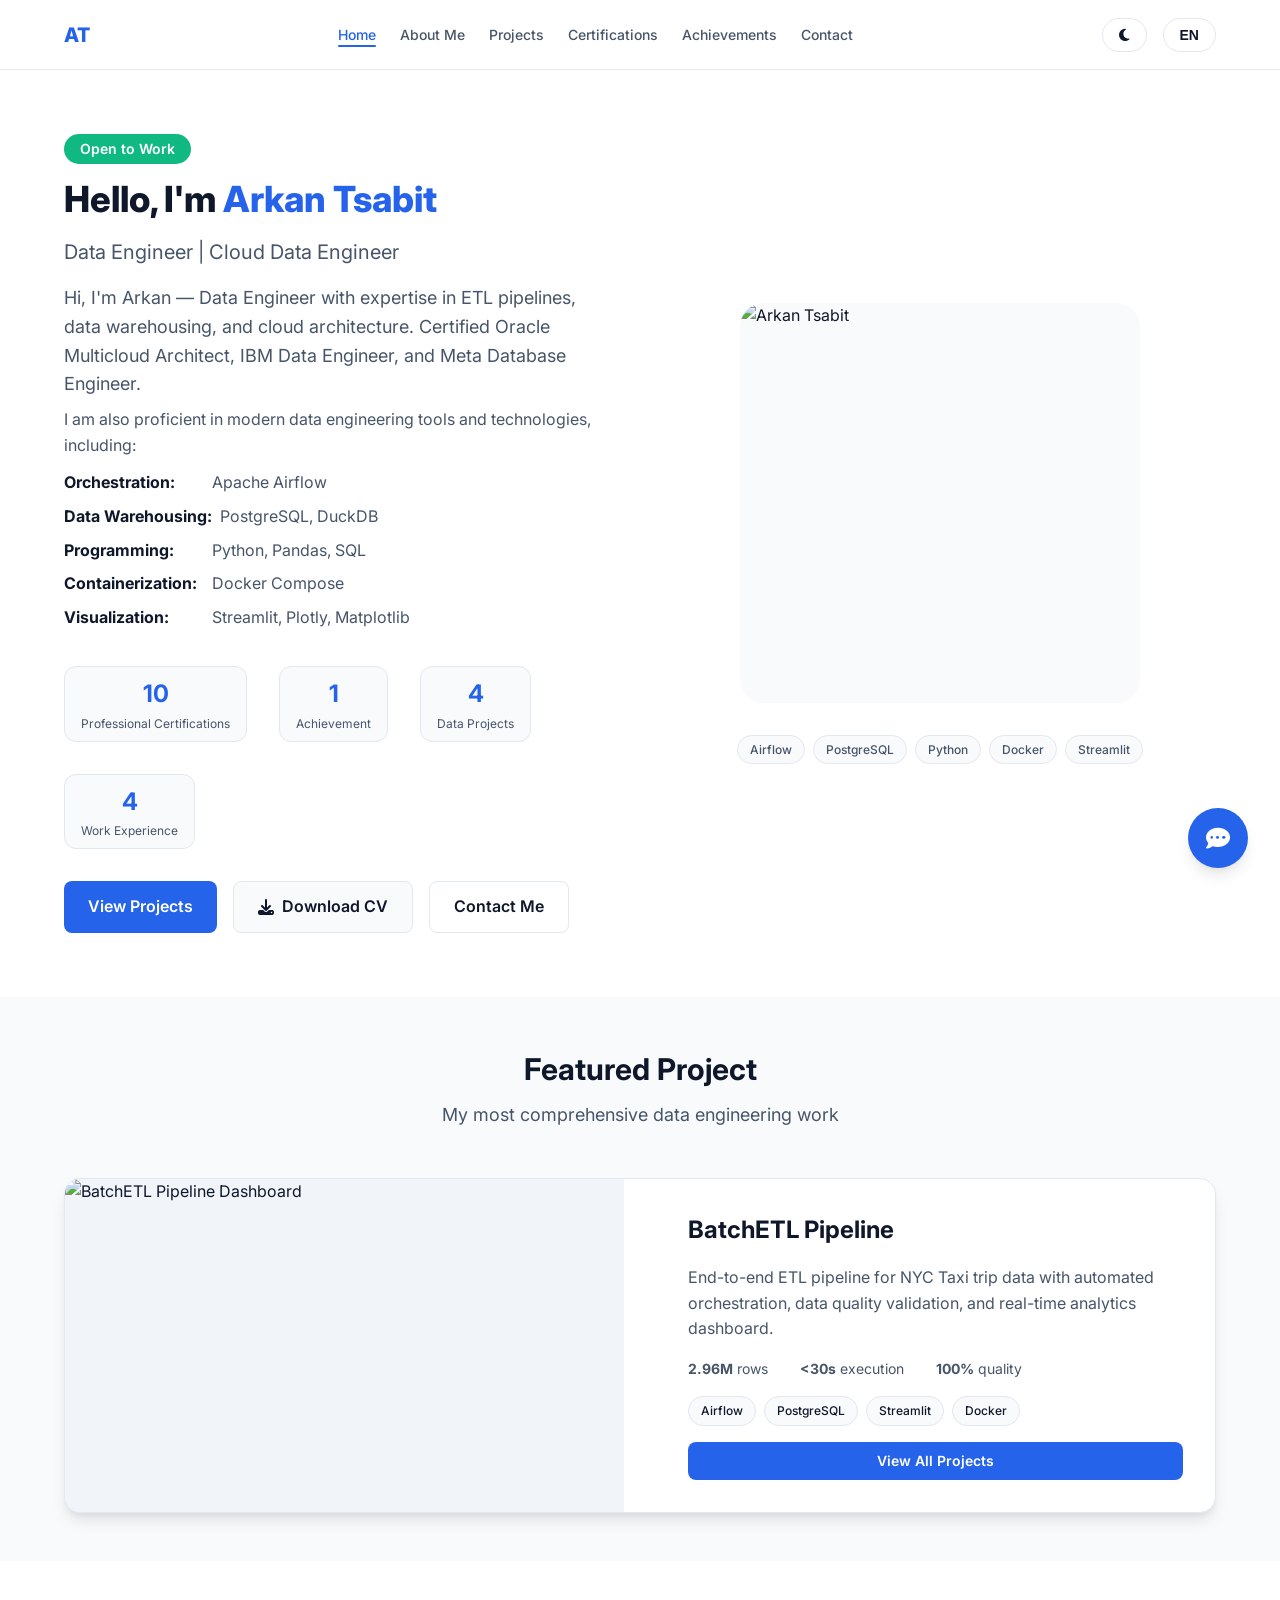
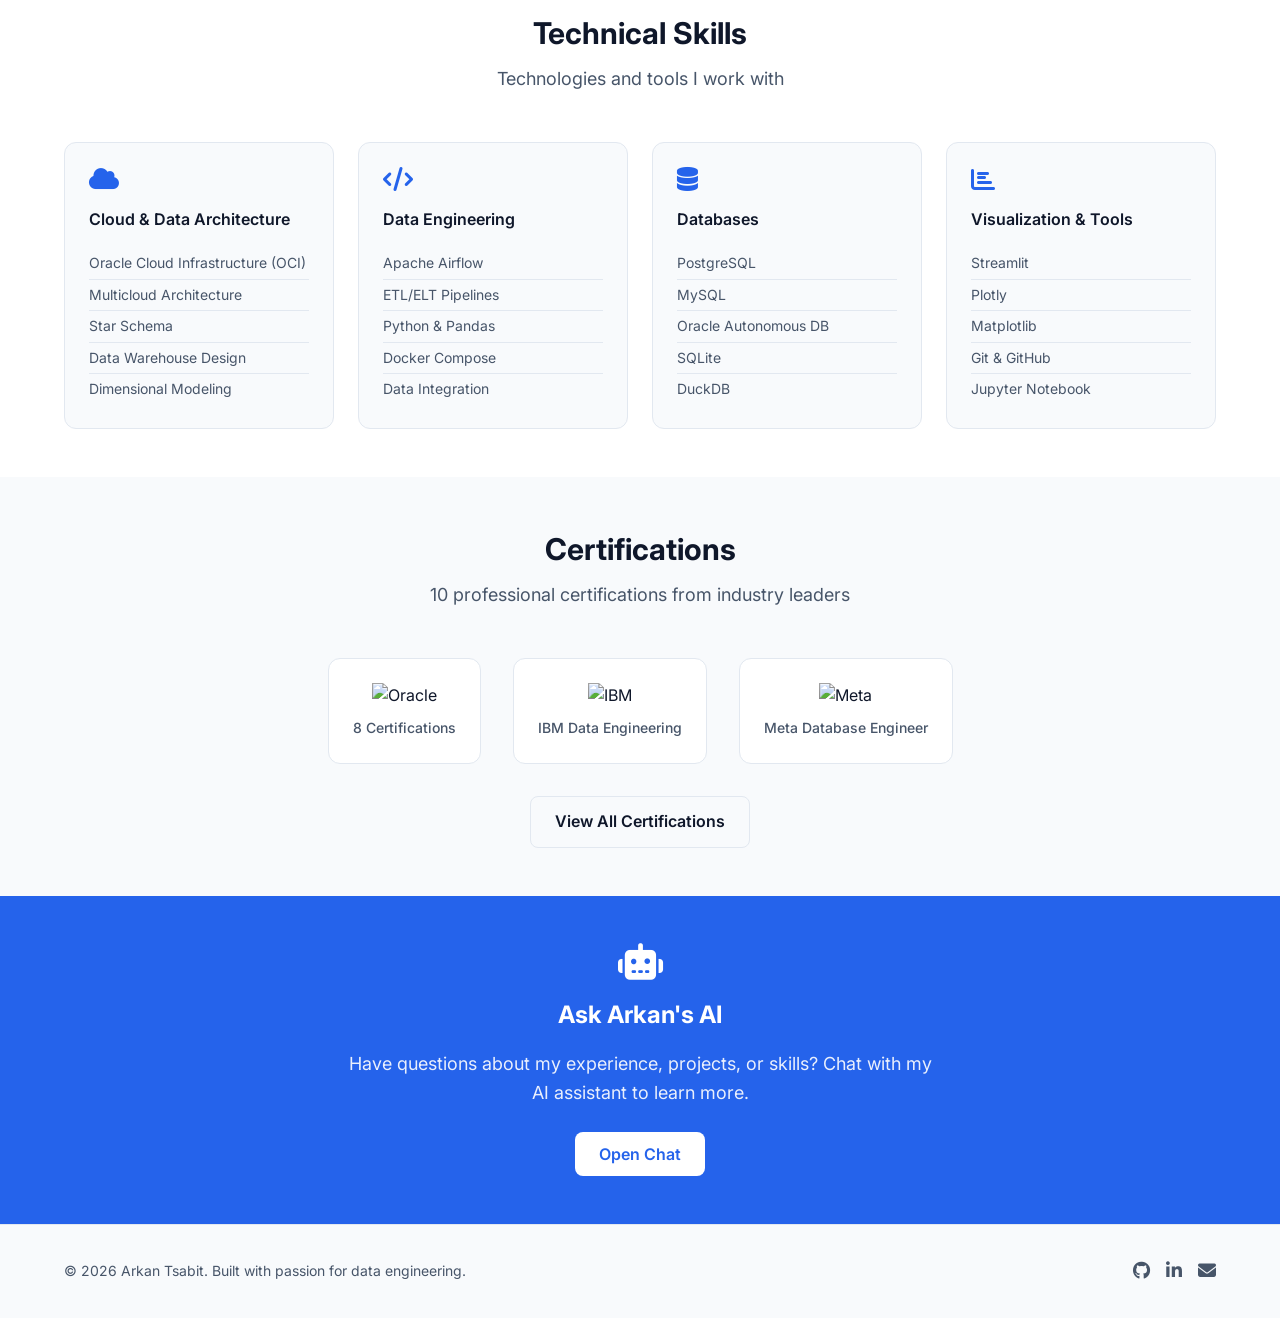
==== commit b95918ee: "feat: implement RAG chatbot with Cloudflare Workers and Vectorize (#4) Implement AI-powered chatbot " ====
--- a/index.html
+++ b/index.html
@@ -72,22 +72,38 @@
                         <span class="highlight">Arkan Tsabit</span>
                     </h1>
                     <p class="hero-subtitle" data-i18n="hero.title">Data Engineer | Cloud Data Engineer</p>
+
                     <p class="hero-description" data-i18n="hero.tagline">
-                        Building production-ready data pipelines that process millions of records in seconds.
+                        Hi, I'm Arkan — Data Engineer with expertise in ETL pipelines, data warehousing, and cloud architecture. Certified Oracle Multicloud Architect, IBM Data Engineer, and Meta Database Engineer.
                     </p>
+
+                    <p class="hero-description-secondary" data-i18n="hero.subtagline">
+                        I am also proficient in modern data engineering tools and technologies, including:
+                    </p>
+                    <ul class="hero-skills-list">
+                        <li><strong>Orchestration:</strong> Apache Airflow</li>
+                        <li><strong>Data Warehousing:</strong> PostgreSQL, DuckDB</li>
+                        <li><strong>Programming:</strong> Python, Pandas, SQL</li>
+                        <li><strong>Containerization:</strong> Docker Compose</li>
+                        <li><strong>Visualization:</strong> Streamlit, Plotly, Matplotlib</li>
+                    </ul>
 
                     <div class="hero-metrics">
                         <div class="metric-item">
-                            <span class="metric-number">2.96M+</span>
-                            <span class="metric-label" data-i18n="hero.metrics.rows">Records Processed</span>
+                            <span class="metric-number">10</span>
+                            <span class="metric-label" data-i18n="hero.metrics.certs">Professional Certifications</span>
                         </div>
                         <div class="metric-item">
-                            <span class="metric-number">&lt;30s</span>
-                            <span class="metric-label" data-i18n="hero.metrics.execution">Execution Time</span>
+                            <span class="metric-number">1</span>
+                            <span class="metric-label" data-i18n="hero.metrics.achievement">Achievement</span>
                         </div>
                         <div class="metric-item">
-                            <span class="metric-number">100%</span>
-                            <span class="metric-label" data-i18n="hero.metrics.quality">Data Quality</span>
+                            <span class="metric-number">4</span>
+                            <span class="metric-label" data-i18n="hero.metrics.projects">Data Projects</span>
+                        </div>
+                        <div class="metric-item">
+                            <span class="metric-number">4</span>
+                            <span class="metric-label" data-i18n="hero.metrics.experience">Work Experience</span>
                         </div>
                     </div>
 
--- a/css/style.css
+++ b/css/style.css
@@ -372,18 +372,60 @@
 .hero-description {
     font-size: var(--font-size-lg);
     color: var(--text-secondary);
-    margin-bottom: var(--spacing-xl);
+    margin-bottom: var(--spacing-sm);
+    max-width: 600px;
+}
+
+.hero-description-secondary {
+    font-size: var(--font-size-base);
+    color: var(--text-secondary);
+    margin-bottom: var(--spacing-sm);
+    max-width: 600px;
+}
+
+/* Hero Skills List */
+.hero-skills-list {
+    list-style: none;
+    padding: 0;
+    margin: 0 0 var(--spacing-xl) 0;
+    max-width: 600px;
+}
+
+.hero-skills-list li {
+    padding: 0.25rem 0;
+    font-size: var(--font-size-base);
+    color: var(--text-secondary);
+    display: flex;
+    flex-wrap: wrap;
+    gap: 0.5rem;
+}
+
+.hero-skills-list li strong {
+    color: var(--text-primary);
+    min-width: 140px;
 }
 
 .hero-metrics {
     display: flex;
     gap: var(--spacing-xl);
     margin-bottom: var(--spacing-xl);
+    flex-wrap: wrap;
 }
 
 .metric-item {
     display: flex;
     flex-direction: column;
+    min-width: 90px;
+    padding: var(--spacing-sm) var(--spacing-md);
+    background: var(--bg-secondary);
+    border-radius: var(--radius-lg);
+    border: 1px solid var(--border-color);
+    text-align: center;
+    transition: transform var(--transition-fast);
+}
+
+.metric-item:hover {
+    transform: translateY(-2px);
 }
 
 .metric-number {
@@ -393,7 +435,7 @@
 }
 
 .metric-label {
-    font-size: var(--font-size-sm);
+    font-size: var(--font-size-xs);
     color: var(--text-secondary);
 }
 
@@ -446,6 +488,31 @@
     .hero-container {
         grid-template-columns: 1fr;
         text-align: center;
+    }
+
+    .hero-description {
+        margin-left: auto;
+        margin-right: auto;
+    }
+
+    .hero-description-secondary {
+        margin-left: auto;
+        margin-right: auto;
+    }
+
+    .hero-skills-list {
+        text-align: left;
+        margin-left: auto;
+        margin-right: auto;
+    }
+
+    .hero-skills-list li {
+        flex-direction: row;
+        justify-content: flex-start;
+    }
+
+    .hero-skills-list li strong {
+        min-width: 130px;
     }
 
     .hero-metrics {
@@ -1062,6 +1129,40 @@
 }
 
 /* ============================================================
+   CERTIFICATION VERIFY BUTTON
+   ============================================================ */
+.cert-verify-btn {
+    display: inline-flex;
+    align-items: center;
+    gap: 0.25rem;
+    margin-top: 0.5rem;
+    padding: 0.25rem 0.75rem;
+    font-size: var(--font-size-xs);
+    font-weight: 500;
+    color: var(--accent-blue);
+    border: 1px solid var(--accent-blue);
+    border-radius: var(--radius-full);
+    text-decoration: none;
+    background: transparent;
+    transition: all var(--transition-fast);
+}
+
+.cert-verify-btn:hover {
+    background: var(--accent-blue);
+    color: var(--white);
+}
+
+[data-theme="dark"] .cert-verify-btn {
+    color: var(--accent-blue);
+    border-color: var(--accent-blue);
+}
+
+[data-theme="dark"] .cert-verify-btn:hover {
+    background: var(--accent-blue);
+    color: var(--white);
+}
+
+/* ============================================================
    ACHIEVEMENTS
    ============================================================ */
 .achievements-section {
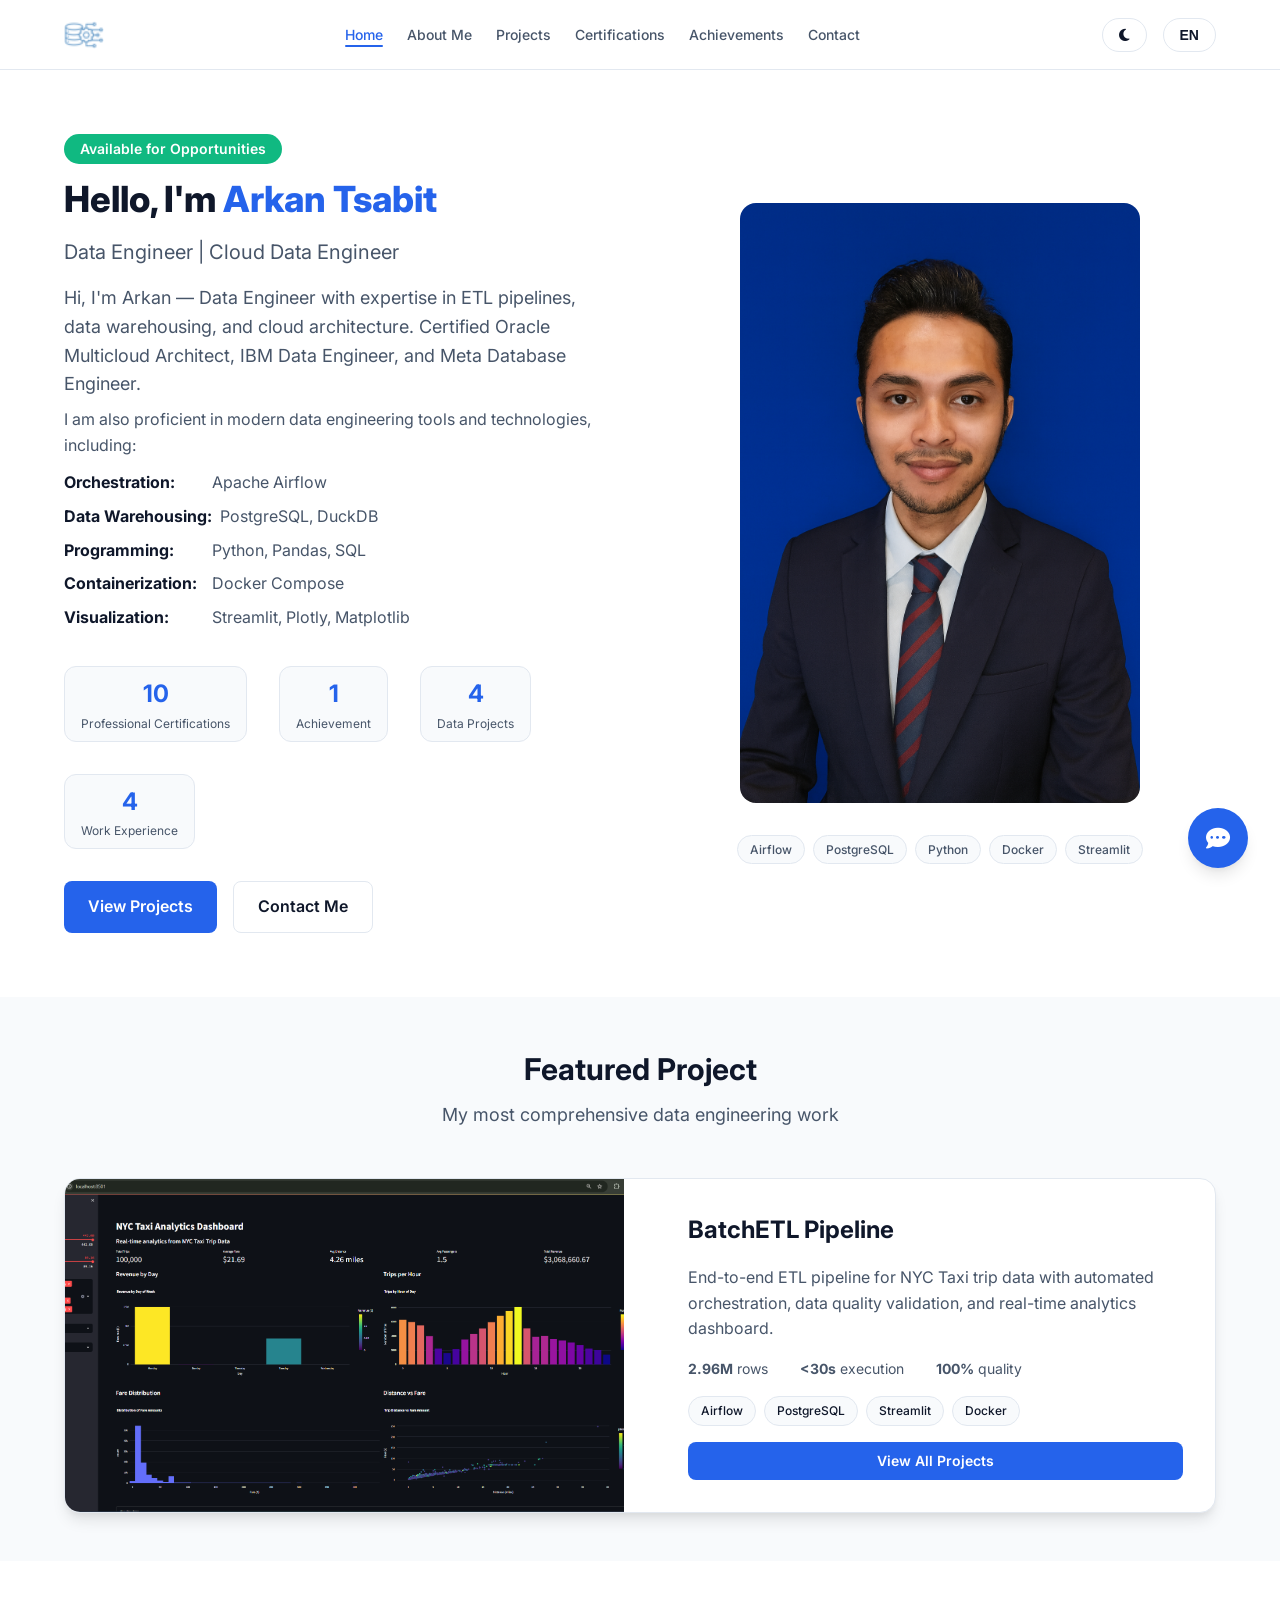
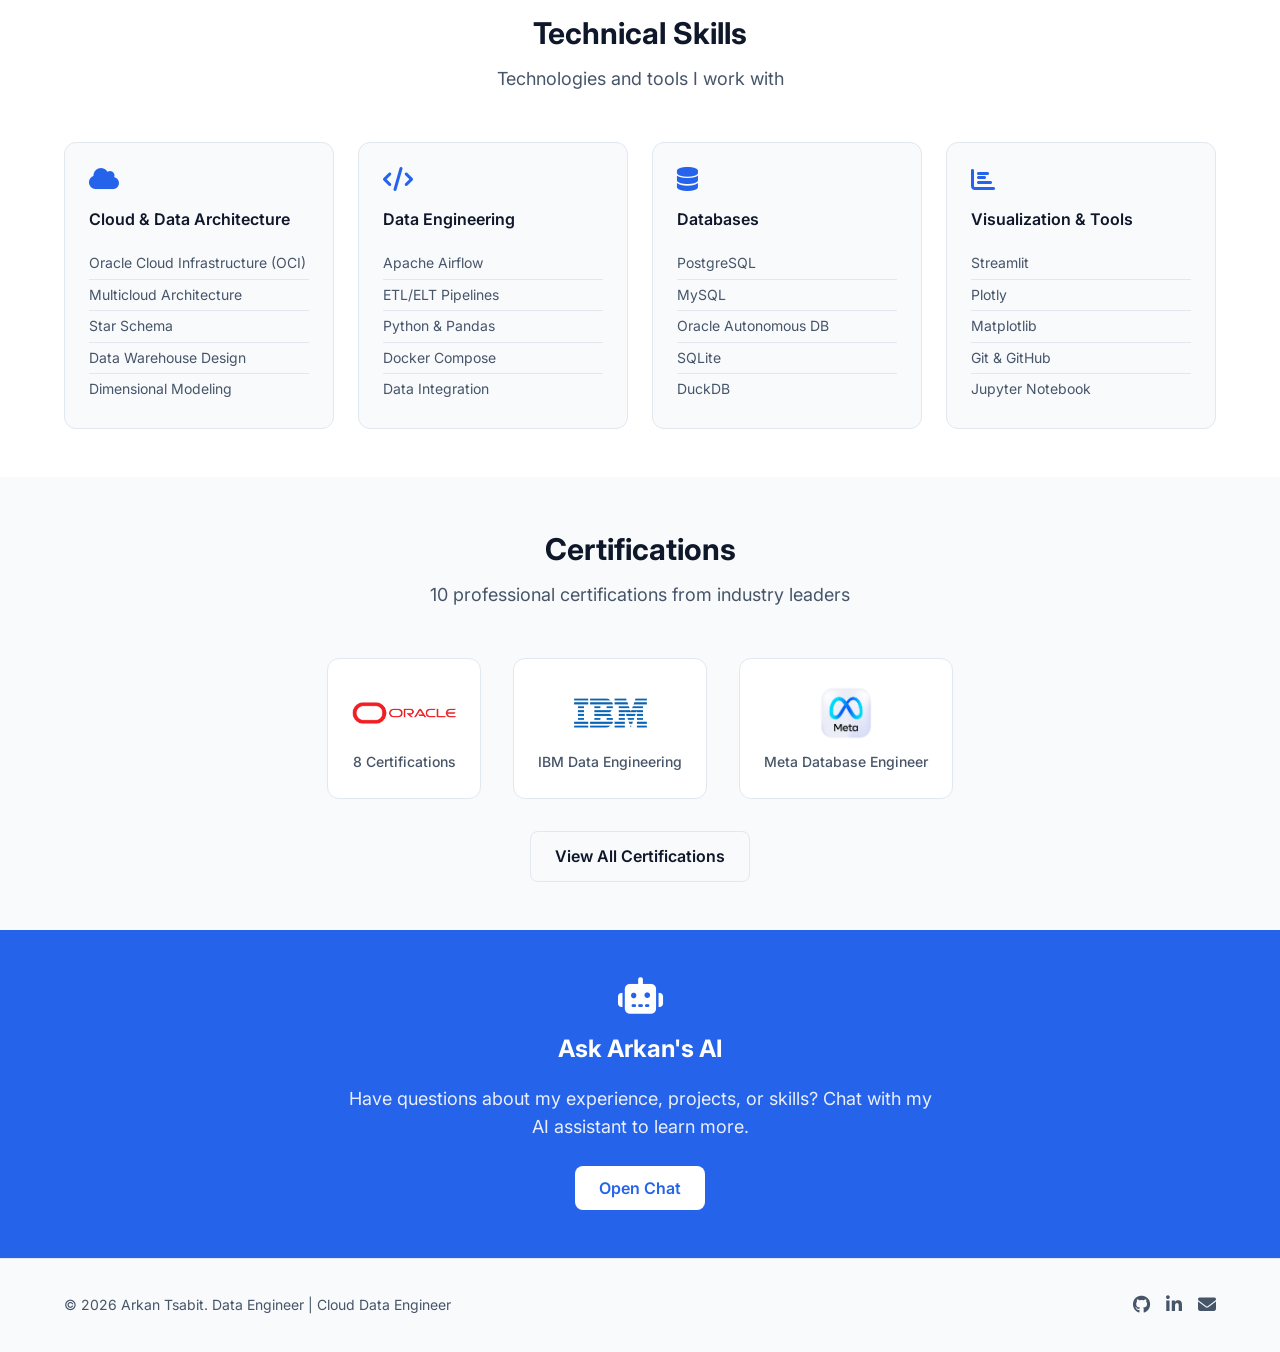
==== commit 6ac3d53f: "feat: finalize portfolio website with UI improvements and asset updates (#5) Complete portfolio fina" ====
--- a/index.html
+++ b/index.html
@@ -5,11 +5,64 @@
     <meta name="viewport" content="width=device-width, initial-scale=1.0" />
     <title>Arkan Tsabit - Data Engineer Portfolio</title>
     <meta name="description" content="Arkan Tsabit - Data Engineer portfolio showcasing ETL pipelines, data warehousing, and cloud architecture projects." />
+
+    <!-- ============================================================
+    OPEN GRAPH / SOCIAL MEDIA TAGS
+    ============================================================ -->
+    <meta property="og:title" content="Arkan Tsabit - Data Engineer Portfolio" />
+    <meta property="og:description" content="Data Engineer with expertise in ETL pipelines, data warehousing, and cloud architecture. Certified Oracle Multicloud Architect, IBM Data Engineer, and Meta Database Engineer." />
+    <meta property="og:type" content="website" />
+    <meta property="og:url" content="https://arkan-tsabit.github.io" />
+    <meta property="og:image" content="https://arkan-tsabit.github.io/assets/images/profile.jpg" />
+
+    <!-- ============================================================
+    TWITTER CARD
+    ============================================================ -->
+    <meta name="twitter:card" content="summary_large_image" />
+    <meta name="twitter:title" content="Arkan Tsabit - Data Engineer Portfolio" />
+    <meta name="twitter:description" content="Data Engineer portfolio showcasing ETL pipelines, data warehousing, and cloud architecture projects." />
+
+    <!-- ============================================================
+    STRUCTURED DATA (JSON-LD)
+    ============================================================ -->
+    <script type="application/ld+json">
+    {
+        "@context": "https://schema.org",
+        "@type": "Person",
+        "name": "Arkan Tsabit",
+        "jobTitle": "Data Engineer",
+        "url": "https://arkan-tsabit.github.io",
+        "email": "arkantsabit025@gmail.com",
+        "sameAs": [
+            "https://github.com/ArkanTsabit123",
+            "https://linkedin.com/in/arkan-tsabit"
+        ],
+        "knowsAbout": [
+            "Data Engineering",
+            "ETL Pipelines",
+            "Data Warehousing",
+            "Cloud Architecture",
+            "Apache Airflow",
+            "PostgreSQL",
+            "Python",
+            "Docker",
+            "Streamlit"
+        ]
+    }
+    </script>
+
+    <!-- ============================================================
+    FAVICON & FONTS
+    ============================================================ -->
     <link rel="icon" type="image/x-icon" href="assets/images/favicon.ico" />
     <link rel="preconnect" href="https://fonts.googleapis.com" />
     <link rel="preconnect" href="https://fonts.gstatic.com" crossorigin />
     <link href="https://fonts.googleapis.com/css2?family=Inter:wght@300;400;500;600;700;800&display=swap" rel="stylesheet" />
     <link rel="stylesheet" href="https://cdnjs.cloudflare.com/ajax/libs/font-awesome/6.4.0/css/all.min.css" />
+
+    <!-- ============================================================
+    STYLESHEETS
+    ============================================================ -->
     <link rel="stylesheet" href="css/style.css" />
     <link rel="stylesheet" href="css/dark-mode.css" />
     <link rel="stylesheet" href="css/responsive.css" />
@@ -24,7 +77,7 @@
         <div class="container header-container">
             <div class="logo">
                 <a href="index.html" aria-label="Home">
-                    <span class="logo-text">AT</span>
+                    <img src="assets/images/logo.ico" alt="Arkan Tsabit Logo" class="logo-img" />
                 </a>
             </div>
 
@@ -66,7 +119,7 @@
         <section class="hero" id="home">
             <div class="container hero-container">
                 <div class="hero-content">
-                    <p class="hero-badge" data-i18n="hero.badge">Open to Work</p>
+                    <p class="hero-badge" data-i18n="hero.badge">Available for Opportunities</p>
                     <h1 class="hero-title">
                         <span data-i18n="hero.greeting">Hello, I'm</span>
                         <span class="highlight">Arkan Tsabit</span>
@@ -109,10 +162,6 @@
 
                     <div class="hero-buttons">
                         <a href="projects.html" class="btn btn-primary" data-i18n="hero.cta_projects">View Projects</a>
-                        <a href="docs/CV/Arkan-Tsabit_Data-Engineer.pdf" class="btn btn-secondary" download>
-                            <i class="fas fa-download"></i>
-                            <span data-i18n="hero.cta_cv">Download CV</span>
-                        </a>
                         <a href="contact.html" class="btn btn-outline" data-i18n="hero.cta_contact">Contact Me</a>
                     </div>
                 </div>
@@ -182,7 +231,7 @@
                 <div class="skills-grid">
                     <div class="skill-category">
                         <i class="fas fa-cloud skill-icon"></i>
-                        <h4 data-i18n="skills.cloud">Cloud & Data Architecture</h4>
+                        <h4 data-i18n="skills.cloud">Cloud &amp; Data Architecture</h4>
                         <ul>
                             <li>Oracle Cloud Infrastructure (OCI)</li>
                             <li>Multicloud Architecture</li>
@@ -288,7 +337,7 @@
         <div class="container footer-container">
             <p class="footer-text">
                 &copy; <span id="currentYear"></span> Arkan Tsabit.
-                <span data-i18n="footer.credit">Built with passion for data engineering.</span>
+                <span data-i18n="footer.credit">Data Engineer | Cloud Data Engineer</span>
             </p>
             <div class="footer-social">
                 <a href="https://github.com/ArkanTsabit123" target="_blank" rel="noopener noreferrer" aria-label="GitHub">
@@ -297,7 +346,7 @@
                 <a href="https://linkedin.com/in/arkan-tsabit" target="_blank" rel="noopener noreferrer" aria-label="LinkedIn">
                     <i class="fab fa-linkedin-in"></i>
                 </a>
-                <a href="mailto:arkantsabit025@gmail.com" aria-label="Email">
+                <a href="https://mail.google.com/mail/?view=cm&fs=1&to=arkantsabit025@gmail.com" target="_blank" aria-label="Email">
                     <i class="fas fa-envelope"></i>
                 </a>
             </div>
--- a/css/style.css
+++ b/css/style.css
@@ -452,19 +452,23 @@
     gap: var(--spacing-xl);
 }
 
+/* ============================================================
+   HERO IMAGE - AUTO ADJUST (Plug & Play)
+   ============================================================ */
 .hero-image {
     width: 100%;
     max-width: 400px;
-    aspect-ratio: 1;
-    border-radius: var(--radius-2xl);
+    aspect-ratio: auto;
+    border-radius: 16px;;
     overflow: hidden;
     background: var(--bg-secondary);
 }
 
 .hero-image img {
     width: 100%;
-    height: 100%;
-    object-fit: cover;
+    height: auto;
+    display: block;
+    object-fit: contain;
 }
 
 .hero-tech-stack {
@@ -484,6 +488,9 @@
     color: var(--text-secondary);
 }
 
+/* ============================================================
+   RESPONSIVE - HERO
+   ============================================================ */
 @media (max-width: 768px) {
     .hero-container {
         grid-template-columns: 1fr;
@@ -524,7 +531,15 @@
     }
 
     .hero-image {
-        max-width: 250px;
+        max-width: 300px;
+        margin: 0 auto;
+    }
+}
+
+@media (max-width: 480px) {
+    .hero-image {
+        max-width: 220px;
+        margin: 0 auto;
     }
 }
 
@@ -824,17 +839,23 @@
     align-items: start;
 }
 
+/* ============================================================
+   PROFILE IMAGE - AUTO ADJUST (Plug & Play)
+   ============================================================ */
 .profile-image {
     border-radius: var(--radius-xl);
     overflow: hidden;
     background: var(--bg-secondary);
-    aspect-ratio: 1;
+    aspect-ratio: auto;
+    width: 100%;
+    max-width: 300px;
 }
 
 .profile-image img {
     width: 100%;
-    height: 100%;
-    object-fit: cover;
+    height: auto;
+    display: block;
+    object-fit: contain;
 }
 
 .profile-content h2 {
@@ -880,7 +901,14 @@
     }
 
     .profile-image {
-        max-width: 250px;
+        max-width: 300px;
+        margin: 0 auto;
+    }
+}
+
+@media (max-width: 480px) {
+    .profile-image {
+        max-width: 220px;
         margin: 0 auto;
     }
 }
@@ -1389,4 +1417,154 @@
     font-size: var(--font-size-lg);
     color: var(--text-secondary);
     margin-bottom: var(--spacing-xl);
+}
+
+/* ============================================================
+   ADDITIONAL STYLES
+   ============================================================ */
+
+/* Logo Image */
+.logo-img {
+    height: 40px;
+    width: auto;
+    display: block;
+}
+
+/* Stats Grid - for certifications page */
+.stats-grid {
+    display: grid;
+    grid-template-columns: repeat(4, 1fr);
+    gap: var(--spacing-lg);
+    text-align: center;
+}
+
+.stats-grid .stat-item {
+    padding: var(--spacing-lg);
+    background: var(--bg-primary);
+    border-radius: var(--radius-lg);
+    border: 1px solid var(--border-color);
+}
+
+/* Loading indicator */
+.loading-spinner {
+    display: flex;
+    justify-content: center;
+    align-items: center;
+    padding: var(--spacing-2xl);
+    color: var(--text-secondary);
+}
+
+.loading-spinner i {
+    font-size: var(--font-size-2xl);
+    animation: spin 1s linear infinite;
+    margin-right: var(--spacing-sm);
+}
+
+@keyframes spin {
+    0% { transform: rotate(0deg); }
+    100% { transform: rotate(360deg); }
+}
+
+/* Error message */
+.error-message {
+    text-align: center;
+    padding: var(--spacing-2xl);
+    color: var(--text-secondary);
+}
+
+.error-message i {
+    font-size: var(--font-size-3xl);
+    color: #ef4444;
+    margin-bottom: var(--spacing-md);
+    display: block;
+}
+
+/* Responsive stats-grid */
+@media (max-width: 768px) {
+    .stats-grid {
+        grid-template-columns: repeat(2, 1fr);
+        gap: var(--spacing-md);
+    }
+}
+
+@media (max-width: 480px) {
+    .stats-grid {
+        grid-template-columns: 1fr 1fr;
+    }
+}
+
+/* ============================================================
+CONTACT FORM
+============================================================ */
+.contact-form {
+    padding: var(--spacing-xl);
+    background: var(--bg-secondary);
+    border-radius: var(--radius-xl);
+    border: 1px solid var(--border-color);
+}
+
+.contact-form h2 {
+    font-size: var(--font-size-xl);
+    font-weight: 700;
+    margin-bottom: var(--spacing-sm);
+}
+
+.contact-form p {
+    color: var(--text-secondary);
+    margin-bottom: var(--spacing-lg);
+}
+
+.form-group {
+    margin-bottom: var(--spacing-md);
+}
+
+.form-group label {
+    display: block;
+    font-size: var(--font-size-sm);
+    font-weight: 600;
+    margin-bottom: var(--spacing-xs);
+    color: var(--text-primary);
+}
+
+.form-group input,
+.form-group textarea {
+    width: 100%;
+    padding: 0.75rem 1rem;
+    border: 1px solid var(--border-color);
+    border-radius: var(--radius-md);
+    font-size: var(--font-size-base);
+    font-family: var(--font-family);
+    background: var(--bg-primary);
+    color: var(--text-primary);
+    transition: border-color var(--transition-fast);
+}
+
+.form-group input:focus,
+.form-group textarea:focus {
+    outline: none;
+    border-color: var(--accent-blue);
+    box-shadow: 0 0 0 3px rgba(37, 99, 235, 0.1);
+}
+
+.form-group textarea {
+    resize: vertical;
+    min-height: 120px;
+}
+
+/* Dark mode support for contact form */
+[data-theme="dark"] .contact-form {
+    background: var(--bg-secondary);
+}
+
+[data-theme="dark"] .form-group input,
+[data-theme="dark"] .form-group textarea {
+    background: var(--bg-primary);
+    color: var(--text-primary);
+    border-color: var(--border-color);
+}
+
+[data-theme="dark"] .form-group input:focus,
+[data-theme="dark"] .form-group textarea:focus {
+    border-color: var(--accent-blue);
+    box-shadow: 0 0 0 3px rgba(59, 130, 246, 0.2);
 }
--- a/css/dark-mode.css
+++ b/css/dark-mode.css
@@ -15,7 +15,7 @@
     --accent-blue-hover: #2563eb;
     --accent-green: #34d399;
     --accent-green-hover: #10b981;
-    --white: #0f172a;
+    --white: #ffffff;  /* ✅ FIXED: Tetap putih untuk teks/tombol */
     --shadow: 0 4px 6px -1px rgba(0, 0, 0, 0.4), 0 2px 4px -1px rgba(0, 0, 0, 0.2);
     --shadow-lg: 0 10px 15px -3px rgba(0, 0, 0, 0.4), 0 4px 6px -2px rgba(0, 0, 0, 0.2);
     --shadow-xl: 0 20px 25px -5px rgba(0, 0, 0, 0.4), 0 10px 10px -5px rgba(0, 0, 0, 0.2);
@@ -297,4 +297,19 @@
 
 [data-theme="dark"] .error-content p {
     color: var(--text-secondary);
+}
+
+[data-theme="dark"] .stats-grid .stat-item {
+    background: var(--bg-tertiary);
+    border-color: var(--border-color);
+}
+
+[data-theme="dark"] .cert-verify-btn {
+    color: var(--accent-blue);
+    border-color: var(--accent-blue);
+}
+
+[data-theme="dark"] .cert-verify-btn:hover {
+    background: var(--accent-blue);
+    color: var(--white);
 }
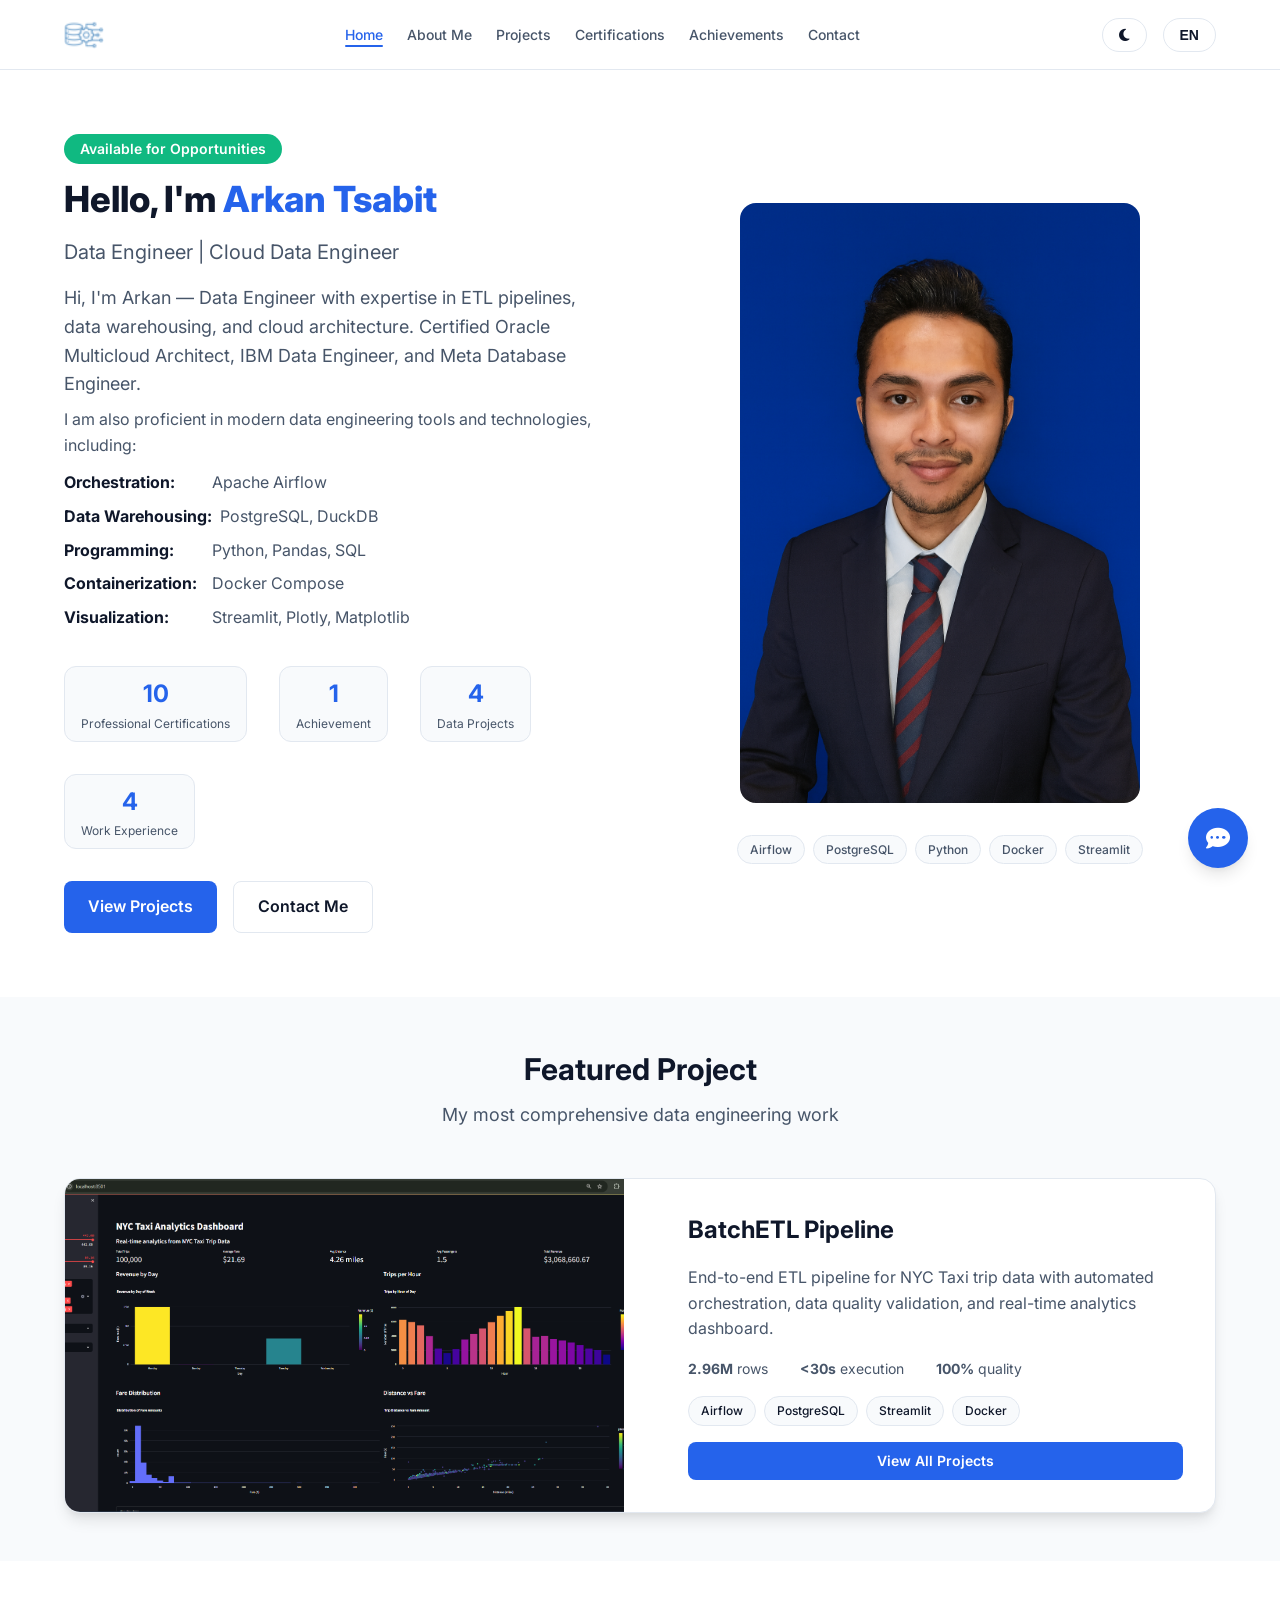
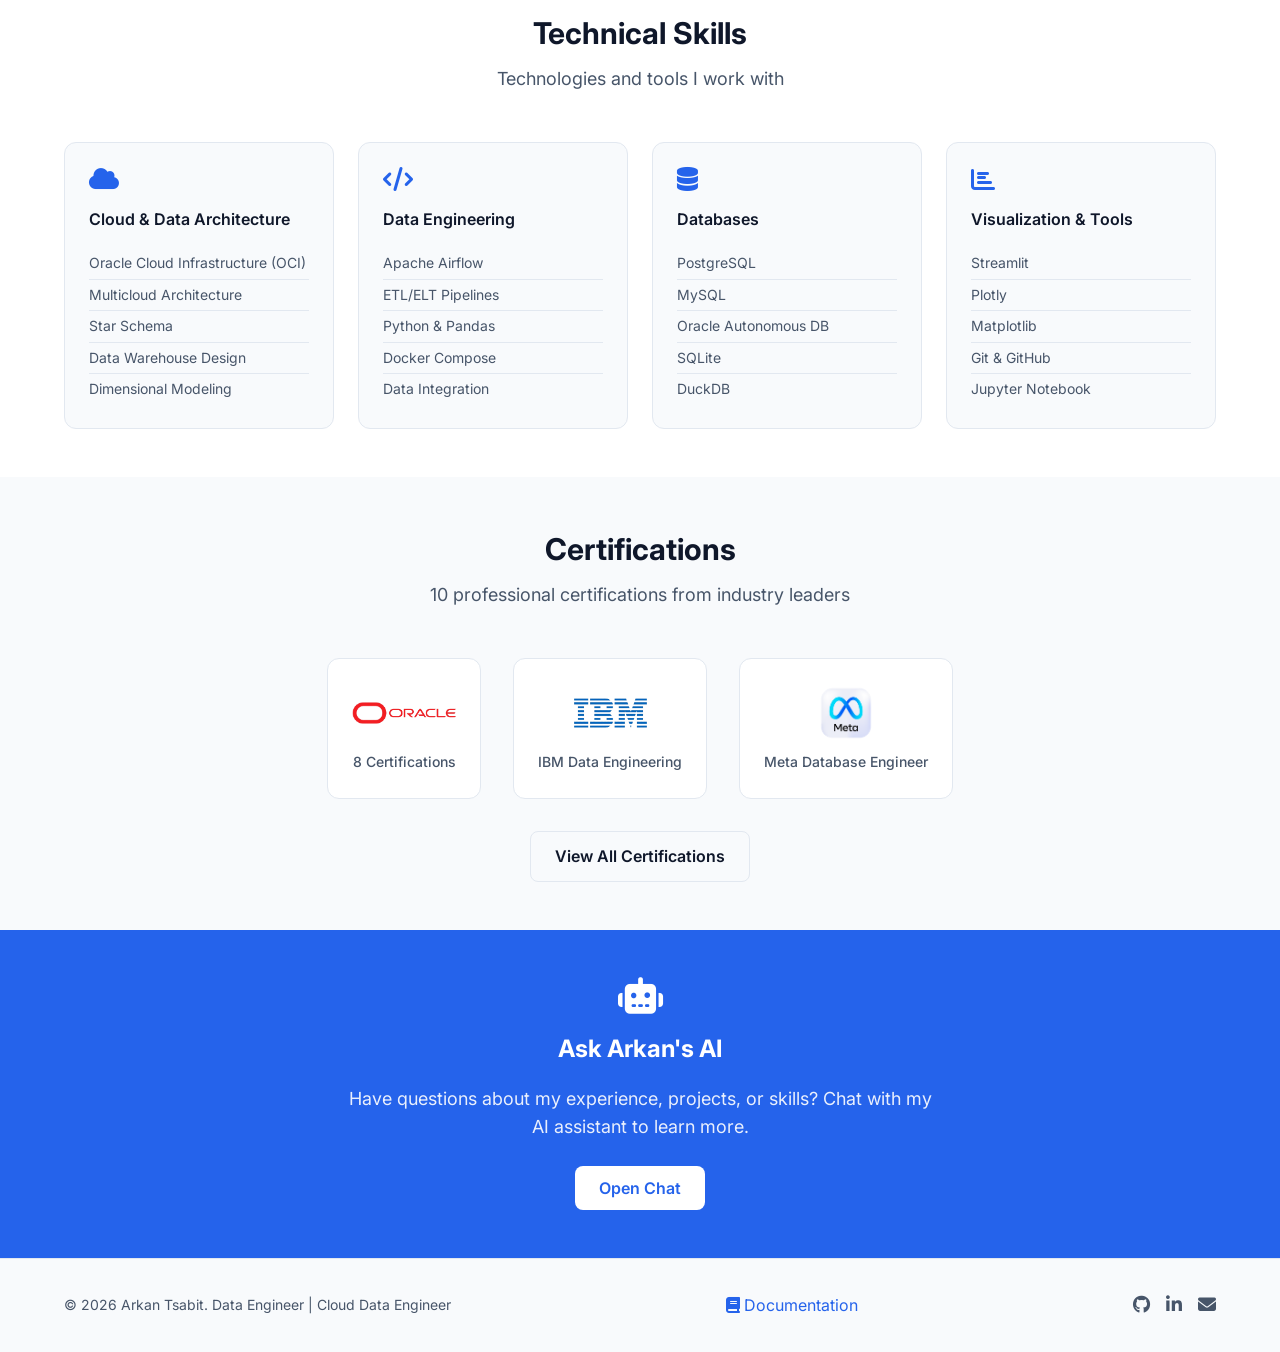
==== commit 8407a7d8: "docs: restructure documentation to /docs/ and add docs.html (#7) Restructure all documentation files" ====
--- a/index.html
+++ b/index.html
@@ -12,8 +12,8 @@
     <meta property="og:title" content="Arkan Tsabit - Data Engineer Portfolio" />
     <meta property="og:description" content="Data Engineer with expertise in ETL pipelines, data warehousing, and cloud architecture. Certified Oracle Multicloud Architect, IBM Data Engineer, and Meta Database Engineer." />
     <meta property="og:type" content="website" />
-    <meta property="og:url" content="https://arkan-tsabit.github.io" />
-    <meta property="og:image" content="https://arkan-tsabit.github.io/assets/images/profile.jpg" />
+    <meta property="og:url" content="https://arkantsabit123.github.io/arkan-tsabit.github.io/" />
+    <meta property="og:image" content="https://arkantsabit123.github.io/arkan-tsabit.github.io/assets/images/profile.jpg" />
 
     <!-- ============================================================
     TWITTER CARD
@@ -31,11 +31,11 @@
         "@type": "Person",
         "name": "Arkan Tsabit",
         "jobTitle": "Data Engineer",
-        "url": "https://arkan-tsabit.github.io",
+        "url": "https://arkantsabit123.github.io/arkan-tsabit.github.io/",
         "email": "arkantsabit025@gmail.com",
         "sameAs": [
             "https://github.com/ArkanTsabit123",
-            "https://linkedin.com/in/arkan-tsabit"
+            "https://www.linkedin.com/in/arkan-tsabit-0b12b9407/"
         ],
         "knowsAbout": [
             "Data Engineering",
@@ -339,11 +339,16 @@
                 &copy; <span id="currentYear"></span> Arkan Tsabit.
                 <span data-i18n="footer.credit">Data Engineer | Cloud Data Engineer</span>
             </p>
+            <div class="footer-links">
+                <a href="docs.html" class="footer-doc-link">
+                    <i class="fas fa-book"></i> Documentation
+                </a>
+            </div>
             <div class="footer-social">
                 <a href="https://github.com/ArkanTsabit123" target="_blank" rel="noopener noreferrer" aria-label="GitHub">
                     <i class="fab fa-github"></i>
                 </a>
-                <a href="https://linkedin.com/in/arkan-tsabit" target="_blank" rel="noopener noreferrer" aria-label="LinkedIn">
+                <a href="https://www.linkedin.com/in/arkan-tsabit-0b12b9407/" target="_blank" rel="noopener noreferrer" aria-label="LinkedIn">
                     <i class="fab fa-linkedin-in"></i>
                 </a>
                 <a href="https://mail.google.com/mail/?view=cm&fs=1&to=arkantsabit025@gmail.com" target="_blank" aria-label="Email">
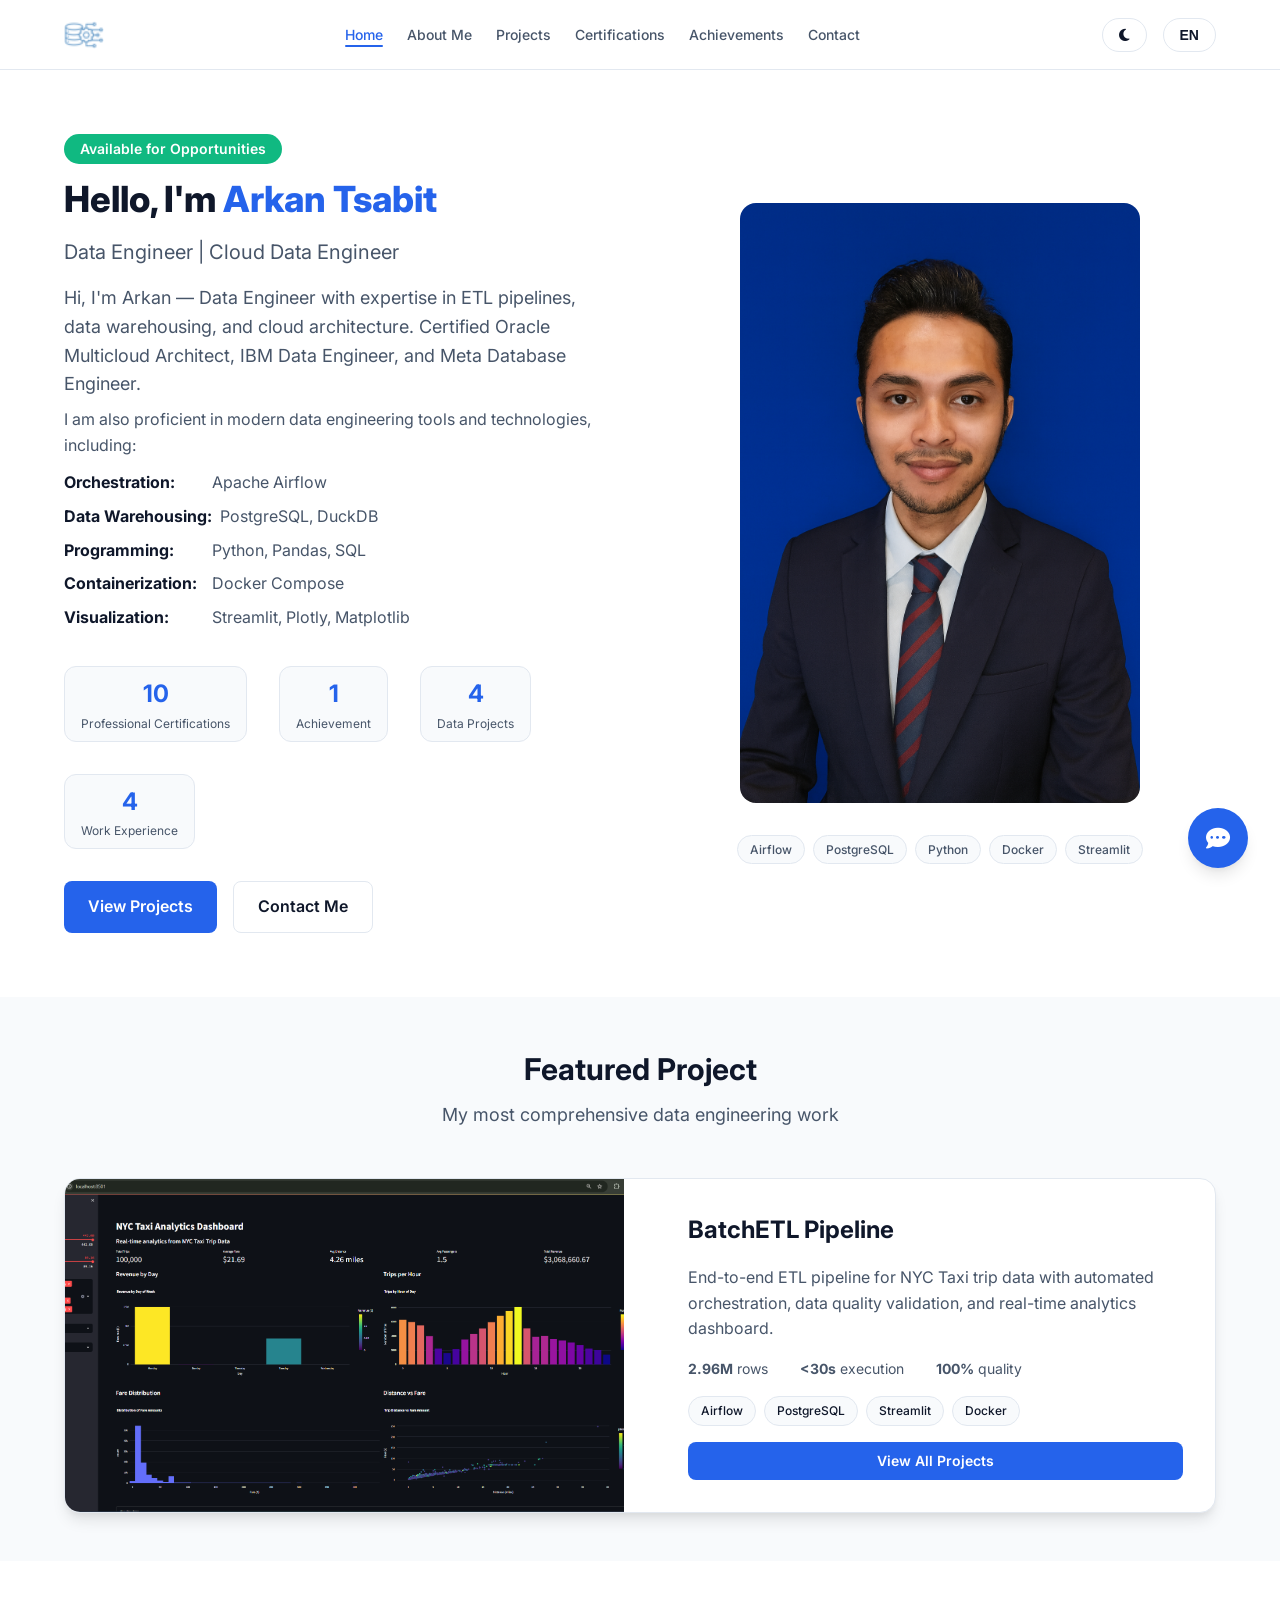
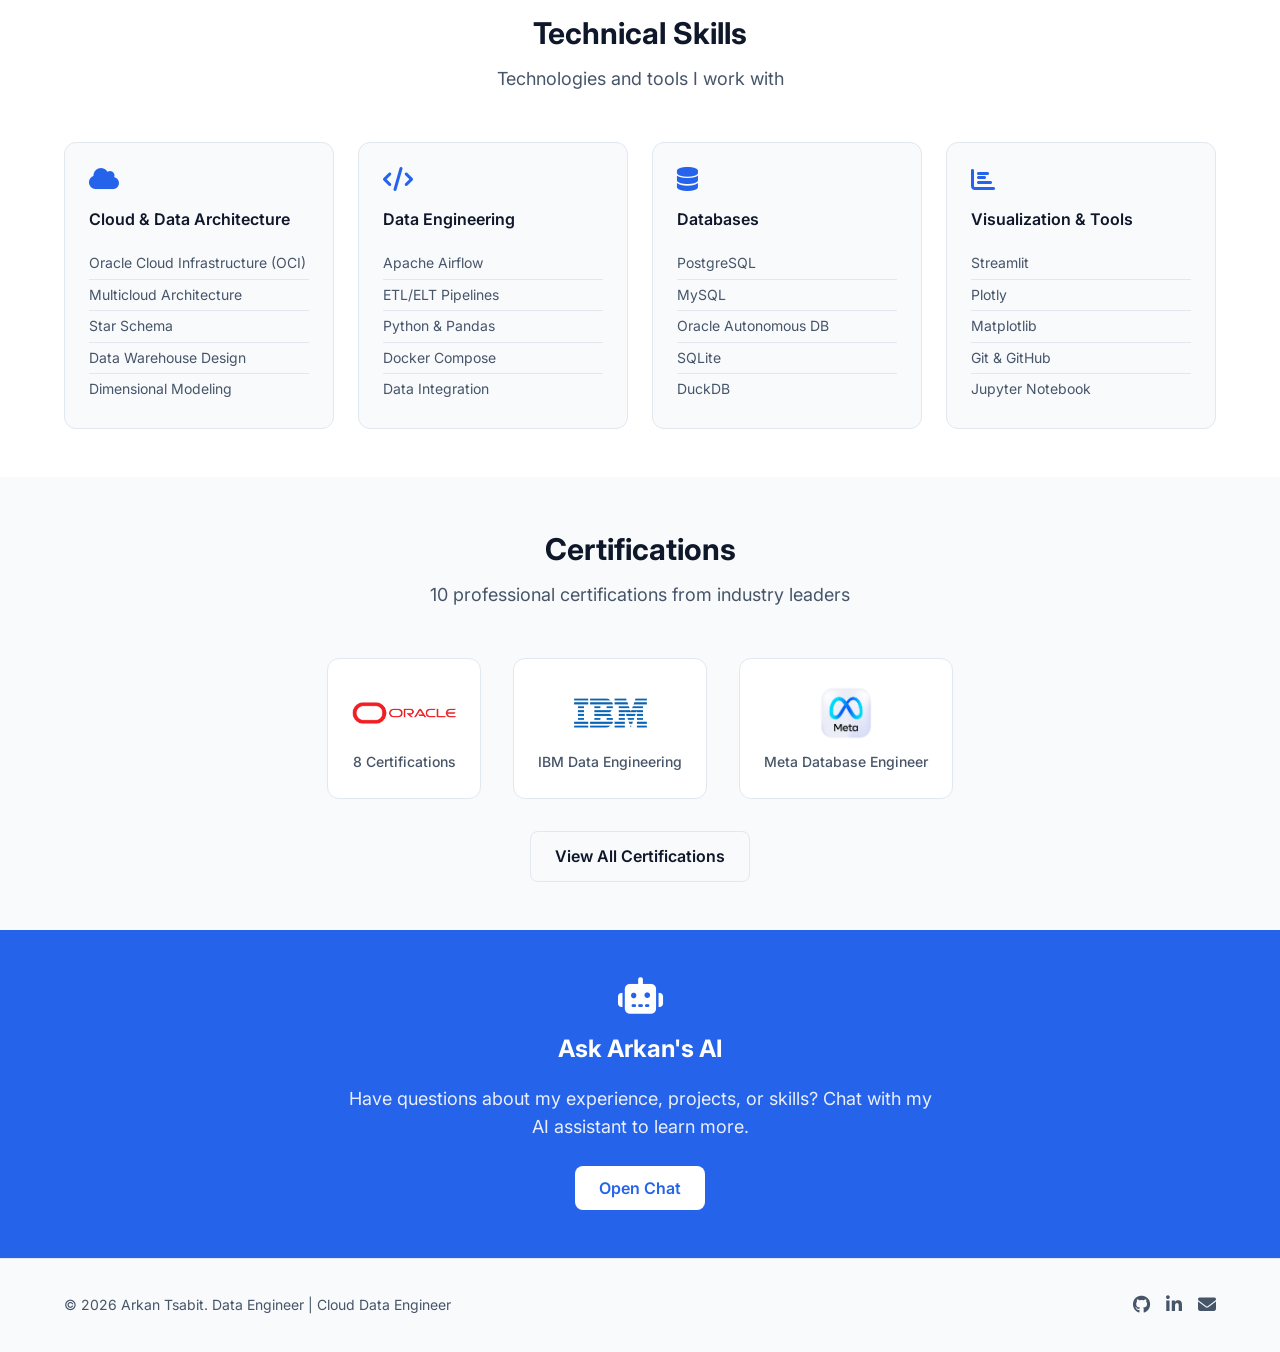
==== commit 90daaef7: "docs: restructure documentation and hide from public (#8) Restructure all documentation files to /do" ====
--- a/index.html
+++ b/index.html
@@ -6,25 +6,19 @@
     <title>Arkan Tsabit - Data Engineer Portfolio</title>
     <meta name="description" content="Arkan Tsabit - Data Engineer portfolio showcasing ETL pipelines, data warehousing, and cloud architecture projects." />
 
-    <!-- ============================================================
-    OPEN GRAPH / SOCIAL MEDIA TAGS
-    ============================================================ -->
+    <!-- Open Graph / Social Media Tags -->
     <meta property="og:title" content="Arkan Tsabit - Data Engineer Portfolio" />
     <meta property="og:description" content="Data Engineer with expertise in ETL pipelines, data warehousing, and cloud architecture. Certified Oracle Multicloud Architect, IBM Data Engineer, and Meta Database Engineer." />
     <meta property="og:type" content="website" />
     <meta property="og:url" content="https://arkantsabit123.github.io/arkan-tsabit.github.io/" />
     <meta property="og:image" content="https://arkantsabit123.github.io/arkan-tsabit.github.io/assets/images/profile.jpg" />
 
-    <!-- ============================================================
-    TWITTER CARD
-    ============================================================ -->
+    <!-- Twitter Card -->
     <meta name="twitter:card" content="summary_large_image" />
     <meta name="twitter:title" content="Arkan Tsabit - Data Engineer Portfolio" />
     <meta name="twitter:description" content="Data Engineer portfolio showcasing ETL pipelines, data warehousing, and cloud architecture projects." />
 
-    <!-- ============================================================
-    STRUCTURED DATA (JSON-LD)
-    ============================================================ -->
+    <!-- Structured Data (JSON-LD) -->
     <script type="application/ld+json">
     {
         "@context": "https://schema.org",
@@ -51,18 +45,14 @@
     }
     </script>
 
-    <!-- ============================================================
-    FAVICON & FONTS
-    ============================================================ -->
+    <!-- Favicon & Fonts -->
     <link rel="icon" type="image/x-icon" href="assets/images/favicon.ico" />
     <link rel="preconnect" href="https://fonts.googleapis.com" />
     <link rel="preconnect" href="https://fonts.gstatic.com" crossorigin />
     <link href="https://fonts.googleapis.com/css2?family=Inter:wght@300;400;500;600;700;800&display=swap" rel="stylesheet" />
     <link rel="stylesheet" href="https://cdnjs.cloudflare.com/ajax/libs/font-awesome/6.4.0/css/all.min.css" />
 
-    <!-- ============================================================
-    STYLESHEETS
-    ============================================================ -->
+    <!-- Stylesheets -->
     <link rel="stylesheet" href="css/style.css" />
     <link rel="stylesheet" href="css/dark-mode.css" />
     <link rel="stylesheet" href="css/responsive.css" />
@@ -70,9 +60,7 @@
 </head>
 <body>
 
-    <!-- ============================================================
-    HEADER / NAVIGATION
-    ============================================================ -->
+    <!-- Header / Navigation -->
     <header class="header" role="banner">
         <div class="container header-container">
             <div class="logo">
@@ -108,14 +96,10 @@
         </div>
     </header>
 
-    <!-- ============================================================
-    MAIN CONTENT
-    ============================================================ -->
+    <!-- Main Content -->
     <main>
 
-        <!-- ============================================================
-        HERO SECTION
-        ============================================================ -->
+        <!-- Hero Section -->
         <section class="hero" id="home">
             <div class="container hero-container">
                 <div class="hero-content">
@@ -181,9 +165,7 @@
             </div>
         </section>
 
-        <!-- ============================================================
-        FEATURED PROJECT SECTION
-        ============================================================ -->
+        <!-- Featured Project Section -->
         <section class="featured-section">
             <div class="container">
                 <div class="section-header">
@@ -218,9 +200,7 @@
             </div>
         </section>
 
-        <!-- ============================================================
-        SKILLS OVERVIEW
-        ============================================================ -->
+        <!-- Skills Overview -->
         <section class="skills-section">
             <div class="container">
                 <div class="section-header">
@@ -280,9 +260,7 @@
             </div>
         </section>
 
-        <!-- ============================================================
-        CERTIFICATIONS PREVIEW
-        ============================================================ -->
+        <!-- Certifications Preview -->
         <section class="certs-preview-section">
             <div class="container">
                 <div class="section-header">
@@ -311,9 +289,7 @@
             </div>
         </section>
 
-        <!-- ============================================================
-        CHATBOT CTA
-        ============================================================ -->
+        <!-- Chatbot CTA -->
         <section class="chatbot-cta-section">
             <div class="container">
                 <div class="chatbot-cta-content">
@@ -330,16 +306,14 @@
 
     </main>
 
-    <!-- ============================================================
-    FOOTER
-    ============================================================ -->
+    <!-- Footer -->
     <footer class="footer" role="contentinfo">
         <div class="container footer-container">
             <p class="footer-text">
                 &copy; <span id="currentYear"></span> Arkan Tsabit.
                 <span data-i18n="footer.credit">Data Engineer | Cloud Data Engineer</span>
             </p>
-            <div class="footer-links">
+            <div class="footer-links" id="docsLink">
                 <a href="docs.html" class="footer-doc-link">
                     <i class="fas fa-book"></i> Documentation
                 </a>
@@ -358,9 +332,7 @@
         </div>
     </footer>
 
-    <!-- ============================================================
-    CHATBOT WIDGET
-    ============================================================ -->
+    <!-- Chatbot Widget -->
     <div id="chatbot-widget" class="chatbot-widget" role="dialog" aria-label="AI Chatbot">
         <div class="chatbot-header">
             <span class="chatbot-title">AI Assistant</span>
@@ -387,14 +359,13 @@
         <i class="fas fa-comment-dots"></i>
     </button>
 
-    <!-- ============================================================
-    SCRIPTS
-    ============================================================ -->
+    <!-- Scripts -->
     <script src="js/main.js"></script>
     <script src="js/dark-mode.js"></script>
     <script src="js/i18n.js"></script>
     <script src="js/chatbot.js"></script>
     <script src="js/projects.js"></script>
+    <script src="js/hide-docs.js"></script>
 
 </body>
 </html>
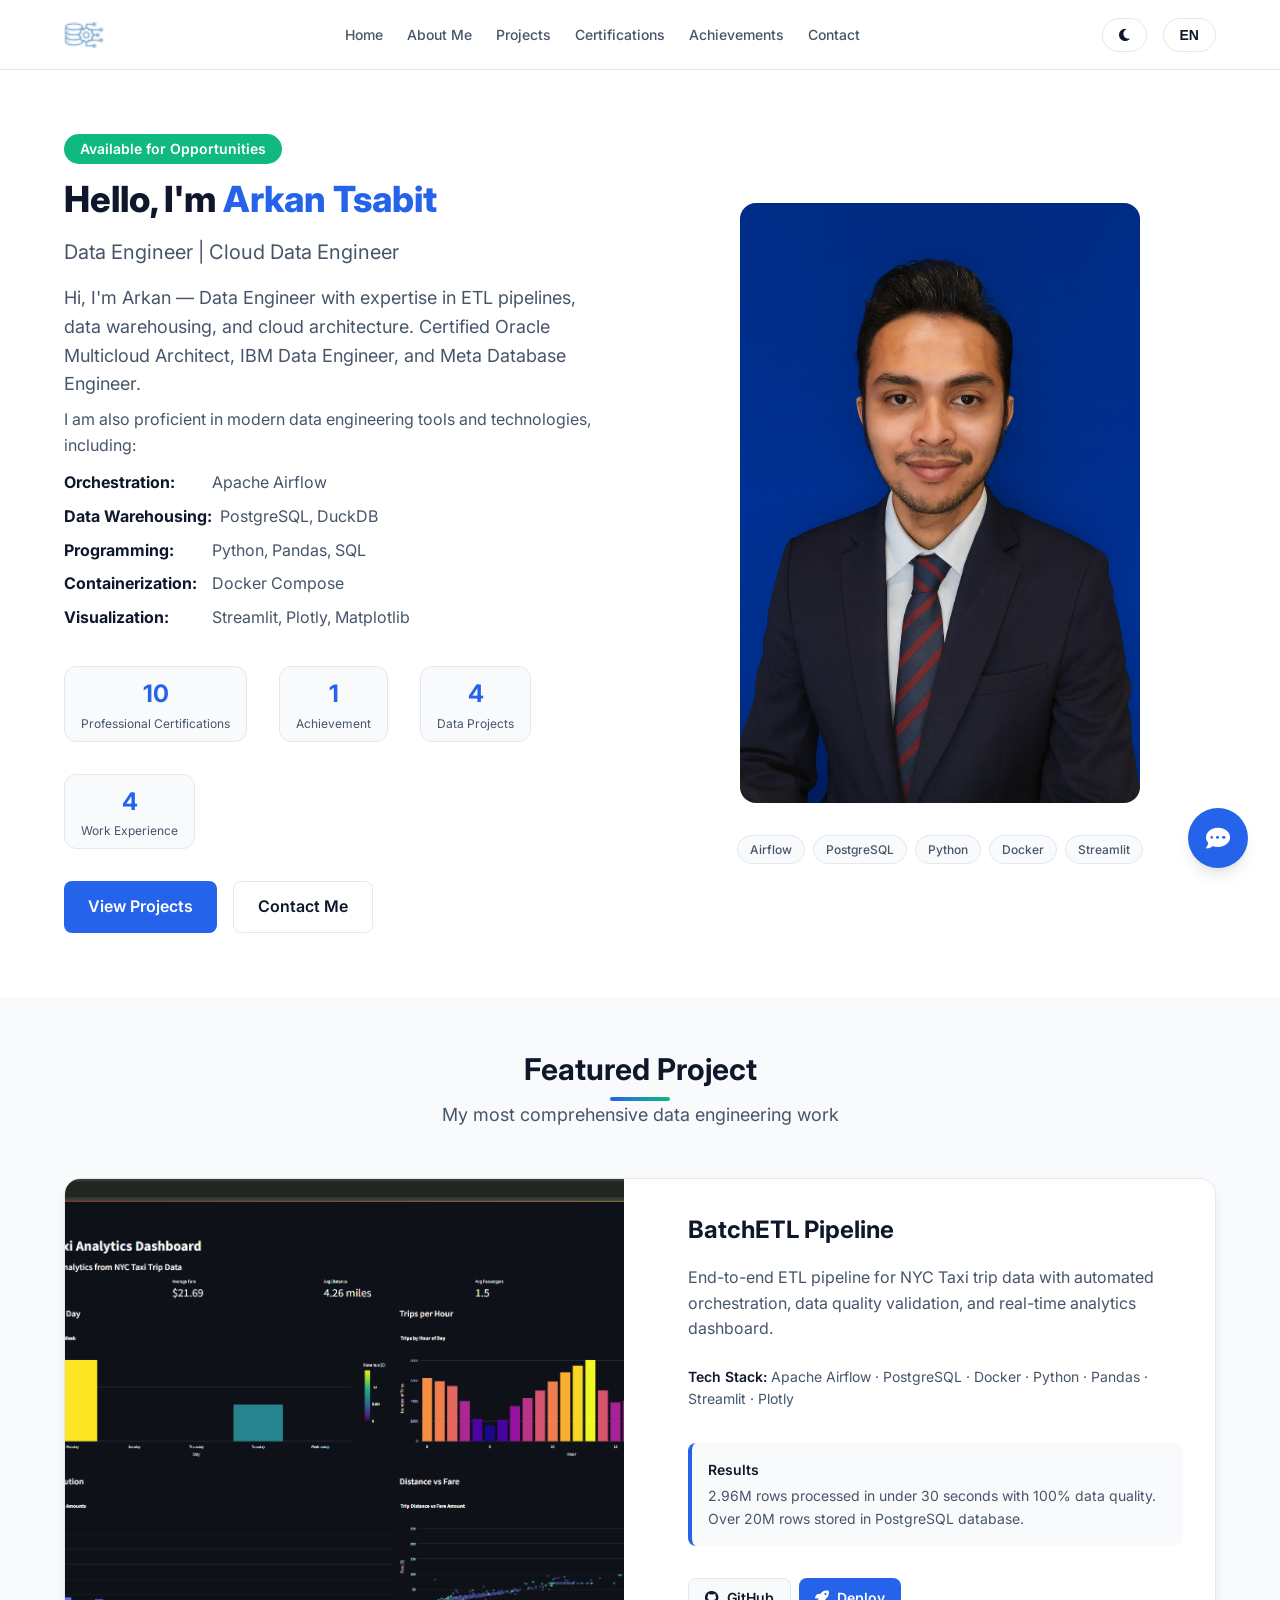
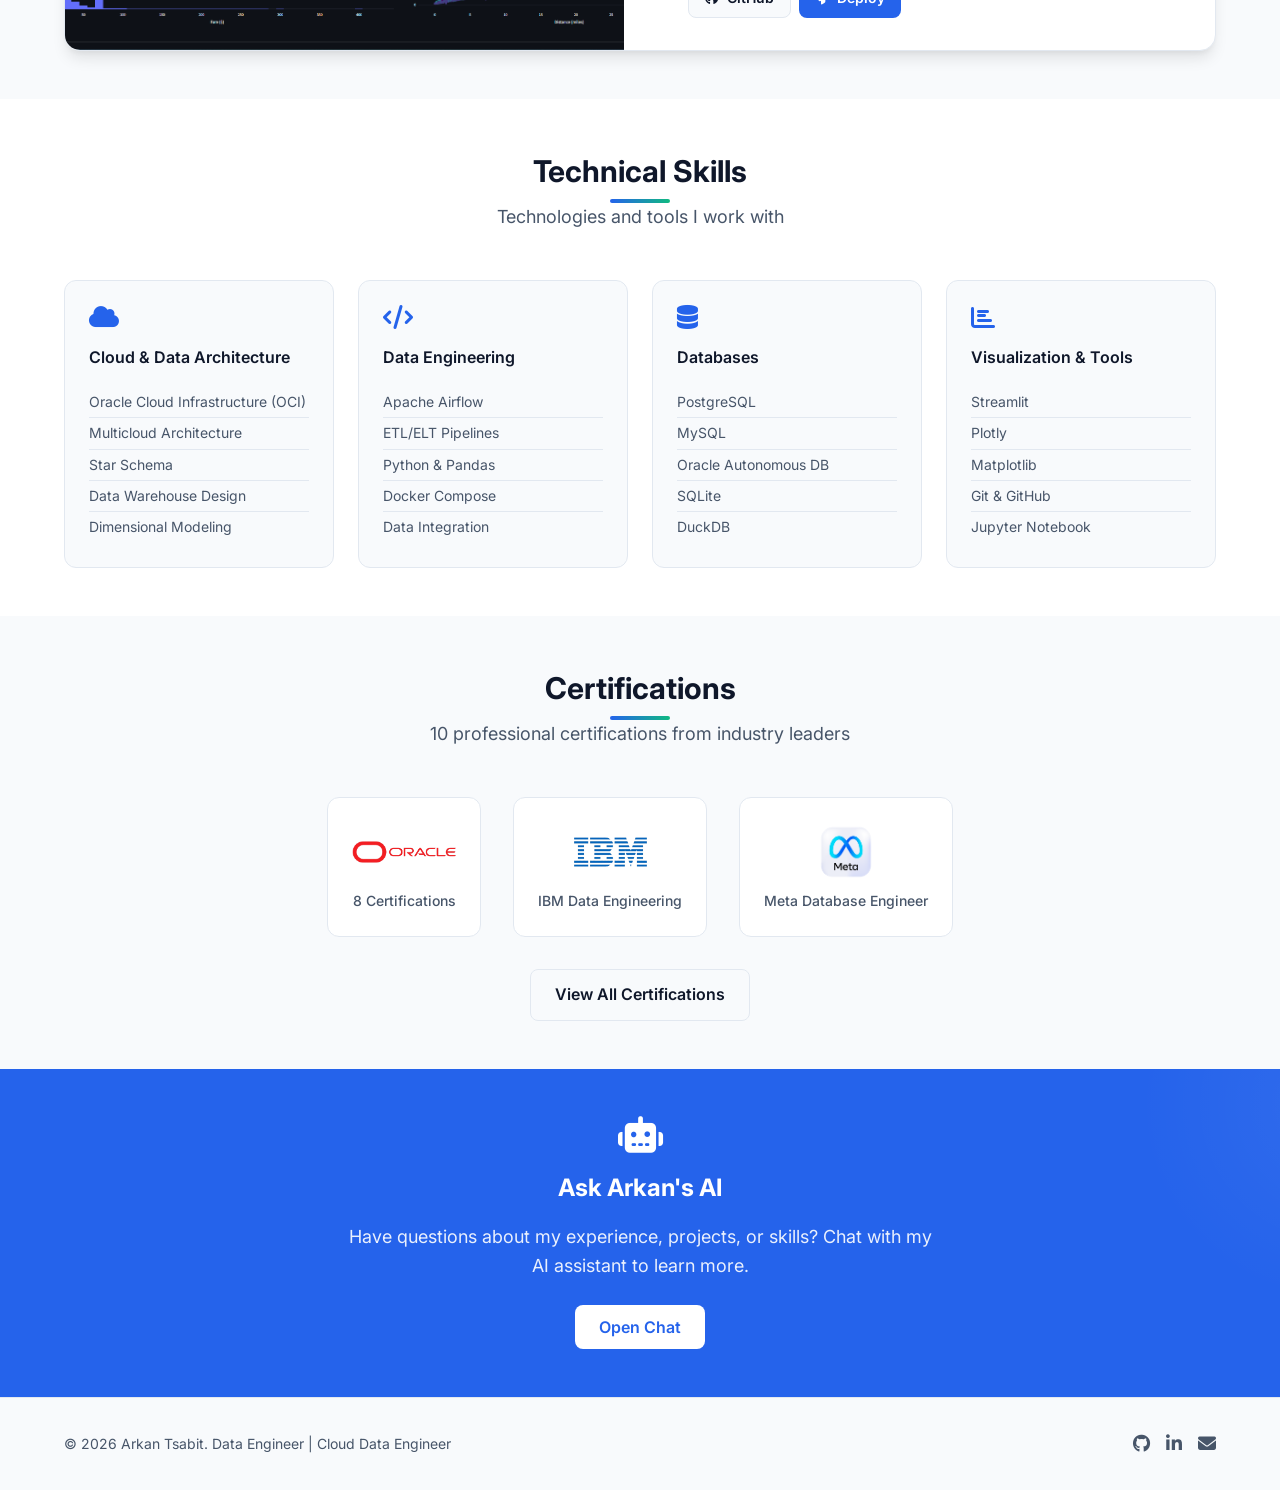
==== commit 6c299e3c: "feat: add animations and Deploy (#9) Add visual enhancements and project results section to website." ====
--- a/index.html
+++ b/index.html
@@ -6,19 +6,16 @@
     <title>Arkan Tsabit - Data Engineer Portfolio</title>
     <meta name="description" content="Arkan Tsabit - Data Engineer portfolio showcasing ETL pipelines, data warehousing, and cloud architecture projects." />
 
-    <!-- Open Graph / Social Media Tags -->
     <meta property="og:title" content="Arkan Tsabit - Data Engineer Portfolio" />
     <meta property="og:description" content="Data Engineer with expertise in ETL pipelines, data warehousing, and cloud architecture. Certified Oracle Multicloud Architect, IBM Data Engineer, and Meta Database Engineer." />
     <meta property="og:type" content="website" />
     <meta property="og:url" content="https://arkantsabit123.github.io/arkan-tsabit.github.io/" />
     <meta property="og:image" content="https://arkantsabit123.github.io/arkan-tsabit.github.io/assets/images/profile.jpg" />
 
-    <!-- Twitter Card -->
     <meta name="twitter:card" content="summary_large_image" />
     <meta name="twitter:title" content="Arkan Tsabit - Data Engineer Portfolio" />
     <meta name="twitter:description" content="Data Engineer portfolio showcasing ETL pipelines, data warehousing, and cloud architecture projects." />
 
-    <!-- Structured Data (JSON-LD) -->
     <script type="application/ld+json">
     {
         "@context": "https://schema.org",
@@ -45,22 +42,321 @@
     }
     </script>
 
-    <!-- Favicon & Fonts -->
     <link rel="icon" type="image/x-icon" href="assets/images/favicon.ico" />
     <link rel="preconnect" href="https://fonts.googleapis.com" />
     <link rel="preconnect" href="https://fonts.gstatic.com" crossorigin />
-    <link href="https://fonts.googleapis.com/css2?family=Inter:wght@300;400;500;600;700;800&display=swap" rel="stylesheet" />
+    <link href="https://fonts.googleapis.com/css2?family=Inter:wght@300;400;500;600;700;800;900&display=swap" rel="stylesheet" />
     <link rel="stylesheet" href="https://cdnjs.cloudflare.com/ajax/libs/font-awesome/6.4.0/css/all.min.css" />
 
-    <!-- Stylesheets -->
     <link rel="stylesheet" href="css/style.css" />
     <link rel="stylesheet" href="css/dark-mode.css" />
     <link rel="stylesheet" href="css/responsive.css" />
     <link rel="stylesheet" href="css/chatbot.css" />
+
+    <style>
+        /* ============================================================
+           ANIMATIONS
+           ============================================================ */
+        @keyframes fadeInUp {
+            from {
+                opacity: 0;
+                transform: translateY(40px);
+            }
+            to {
+                opacity: 1;
+                transform: translateY(0);
+            }
+        }
+
+        @keyframes fadeIn {
+            from {
+                opacity: 0;
+            }
+            to {
+                opacity: 1;
+            }
+        }
+
+        @keyframes pulseGlow {
+            0%, 100% {
+                box-shadow: 0 0 20px rgba(37, 99, 235, 0.15);
+            }
+            50% {
+                box-shadow: 0 0 40px rgba(37, 99, 235, 0.3);
+            }
+        }
+
+        .animate-on-load {
+            opacity: 0;
+            animation: fadeInUp 0.8s cubic-bezier(0.22, 1, 0.36, 1) forwards;
+        }
+
+        .animate-on-load-delay-1 {
+            animation-delay: 0.1s;
+        }
+
+        .animate-on-load-delay-2 {
+            animation-delay: 0.2s;
+        }
+
+        .animate-on-load-delay-3 {
+            animation-delay: 0.3s;
+        }
+
+        .animate-on-load-delay-4 {
+            animation-delay: 0.4s;
+        }
+
+        .animate-on-load-delay-5 {
+            animation-delay: 0.5s;
+        }
+
+        .animate-on-load-delay-6 {
+            animation-delay: 0.6s;
+        }
+
+        /* ============================================================
+           FEATURED CARD ENHANCEMENTS
+           ============================================================ */
+        .featured-card {
+            transition: transform 0.4s cubic-bezier(0.22, 1, 0.36, 1), box-shadow 0.4s ease;
+        }
+
+        .featured-card:hover {
+            transform: translateY(-8px) scale(1.01);
+            box-shadow: 0 25px 50px -12px rgba(0, 0, 0, 0.25);
+        }
+
+        .featured-card .featured-image {
+            transition: transform 0.6s ease;
+        }
+
+        .featured-card:hover .featured-image {
+            transform: scale(1.02);
+        }
+
+        /* ============================================================
+           PROJECT TECH STACK
+           ============================================================ */
+        .project-tech-stack {
+            margin: var(--spacing-sm) 0 var(--spacing-md) 0;
+            font-size: var(--font-size-sm);
+            color: var(--text-secondary);
+        }
+
+        .project-tech-stack .tech-label {
+            font-weight: 600;
+            color: var(--text-primary);
+        }
+
+        .project-tech-stack .tech-items {
+            color: var(--text-secondary);
+        }
+
+        .project-description {
+            margin-bottom: var(--spacing-sm);
+        }
+
+        /* ============================================================
+           FEATURED METRICS - EYE CATCHING
+           ============================================================ */
+        .featured-metrics {
+            display: flex;
+            flex-wrap: wrap;
+            gap: var(--spacing-lg);
+            margin-top: var(--spacing-sm);
+            padding: var(--spacing-md) 0;
+        }
+
+        .featured-metrics .metric-item-featured {
+            display: flex;
+            flex-direction: column;
+            align-items: flex-start;
+            background: var(--bg-secondary);
+            padding: var(--spacing-sm) var(--spacing-md);
+            border-radius: var(--radius-md);
+            border-left: 3px solid var(--accent-blue);
+            transition: transform 0.3s ease, box-shadow 0.3s ease;
+        }
+
+        .featured-metrics .metric-item-featured:hover {
+            transform: translateY(-4px);
+            box-shadow: 0 8px 25px -8px rgba(37, 99, 235, 0.2);
+        }
+
+        .featured-metrics .metric-number-featured {
+            font-size: var(--font-size-2xl);
+            font-weight: 800;
+            color: var(--accent-blue);
+            line-height: 1.2;
+        }
+
+        .featured-metrics .metric-label-featured {
+            font-size: var(--font-size-xs);
+            color: var(--text-secondary);
+            font-weight: 500;
+        }
+
+        /* ============================================================
+           HERO METRICS - EYE CATCHING
+           ============================================================ */
+        .hero-metrics .metric-item {
+            transition: transform 0.3s ease, box-shadow 0.3s ease;
+            cursor: default;
+        }
+
+        .hero-metrics .metric-item:hover {
+            transform: translateY(-6px) scale(1.03);
+            box-shadow: 0 12px 30px -10px rgba(37, 99, 235, 0.25);
+        }
+
+        .hero-metrics .metric-number {
+            transition: color 0.3s ease;
+        }
+
+        .hero-metrics .metric-item:hover .metric-number {
+            color: var(--accent-blue-hover);
+        }
+
+        /* ============================================================
+           BUTTONS ENHANCEMENT
+           ============================================================ */
+        .btn-primary {
+            transition: all 0.3s cubic-bezier(0.22, 1, 0.36, 1);
+            position: relative;
+            overflow: hidden;
+        }
+
+        .btn-primary::after {
+            content: '';
+            position: absolute;
+            top: 50%;
+            left: 50%;
+            width: 0;
+            height: 0;
+            background: rgba(255, 255, 255, 0.2);
+            border-radius: 50%;
+            transform: translate(-50%, -50%);
+            transition: width 0.6s ease, height 0.6s ease;
+        }
+
+        .btn-primary:hover::after {
+            width: 300px;
+            height: 300px;
+        }
+
+        .btn-primary:hover {
+            transform: translateY(-3px);
+            box-shadow: 0 10px 30px -8px rgba(37, 99, 235, 0.4);
+        }
+
+        /* ============================================================
+           SECTION HEADER ENHANCEMENT
+           ============================================================ */
+        .section-header h2 {
+            position: relative;
+            display: inline-block;
+        }
+
+        .section-header h2::after {
+            content: '';
+            position: absolute;
+            bottom: -8px;
+            left: 50%;
+            transform: translateX(-50%);
+            width: 60px;
+            height: 4px;
+            background: linear-gradient(90deg, var(--accent-blue), var(--accent-green));
+            border-radius: var(--radius-full);
+        }
+
+        /* ============================================================
+           SKILLS CATEGORY ENHANCEMENT
+           ============================================================ */
+        .skill-category {
+            transition: transform 0.4s cubic-bezier(0.22, 1, 0.36, 1), box-shadow 0.4s ease;
+        }
+
+        .skill-category:hover {
+            transform: translateY(-8px);
+            box-shadow: 0 20px 40px -15px rgba(0, 0, 0, 0.15);
+        }
+
+        .skill-category .skill-icon {
+            transition: transform 0.4s ease, color 0.3s ease;
+        }
+
+        .skill-category:hover .skill-icon {
+            transform: scale(1.2) rotate(-5deg);
+            color: var(--accent-blue-hover);
+        }
+
+        /* ============================================================
+           CHATBOT CTA ENHANCEMENT
+           ============================================================ */
+        .chatbot-cta-section {
+            position: relative;
+            overflow: hidden;
+        }
+
+        .chatbot-cta-section::before {
+            content: '';
+            position: absolute;
+            top: -50%;
+            right: -20%;
+            width: 400px;
+            height: 400px;
+            background: radial-gradient(circle, rgba(255,255,255,0.05) 0%, transparent 70%);
+            border-radius: 50%;
+            animation: pulseGlow 4s ease-in-out infinite;
+        }
+
+        /* ============================================================
+           DARK MODE SPECIFIC ENHANCEMENTS
+           ============================================================ */
+        [data-theme="dark"] .featured-metrics .metric-item-featured {
+            background: var(--bg-tertiary);
+            border-left-color: var(--accent-blue);
+        }
+
+        [data-theme="dark"] .featured-card:hover {
+            box-shadow: 0 25px 50px -12px rgba(0, 0, 0, 0.6);
+        }
+
+        [data-theme="dark"] .hero-metrics .metric-item:hover {
+            box-shadow: 0 12px 30px -10px rgba(59, 130, 246, 0.3);
+        }
+
+        /* ============================================================
+           RESPONSIVE ADJUSTMENTS
+           ============================================================ */
+        @media (max-width: 768px) {
+            .featured-metrics {
+                gap: var(--spacing-sm);
+            }
+
+            .featured-metrics .metric-item-featured {
+                padding: var(--spacing-xs) var(--spacing-sm);
+            }
+
+            .featured-metrics .metric-number-featured {
+                font-size: var(--font-size-xl);
+            }
+
+            .skill-category:hover {
+                transform: translateY(-4px);
+            }
+        }
+
+        @media (max-width: 480px) {
+            .featured-metrics .metric-item-featured {
+                flex: 1 1 calc(50% - var(--spacing-sm));
+            }
+        }
+    </style>
 </head>
 <body>
 
-    <!-- Header / Navigation -->
     <header class="header" role="banner">
         <div class="container header-container">
             <div class="logo">
@@ -96,13 +392,12 @@
         </div>
     </header>
 
-    <!-- Main Content -->
     <main>
 
         <!-- Hero Section -->
         <section class="hero" id="home">
             <div class="container hero-container">
-                <div class="hero-content">
+                <div class="hero-content animate-on-load">
                     <p class="hero-badge" data-i18n="hero.badge">Available for Opportunities</p>
                     <h1 class="hero-title">
                         <span data-i18n="hero.greeting">Hello, I'm</span>
@@ -126,31 +421,31 @@
                     </ul>
 
                     <div class="hero-metrics">
-                        <div class="metric-item">
+                        <div class="metric-item animate-on-load animate-on-load-delay-1">
                             <span class="metric-number">10</span>
                             <span class="metric-label" data-i18n="hero.metrics.certs">Professional Certifications</span>
                         </div>
-                        <div class="metric-item">
+                        <div class="metric-item animate-on-load animate-on-load-delay-2">
                             <span class="metric-number">1</span>
                             <span class="metric-label" data-i18n="hero.metrics.achievement">Achievement</span>
                         </div>
-                        <div class="metric-item">
+                        <div class="metric-item animate-on-load animate-on-load-delay-3">
                             <span class="metric-number">4</span>
                             <span class="metric-label" data-i18n="hero.metrics.projects">Data Projects</span>
                         </div>
-                        <div class="metric-item">
+                        <div class="metric-item animate-on-load animate-on-load-delay-4">
                             <span class="metric-number">4</span>
                             <span class="metric-label" data-i18n="hero.metrics.experience">Work Experience</span>
                         </div>
                     </div>
 
-                    <div class="hero-buttons">
+                    <div class="hero-buttons animate-on-load animate-on-load-delay-5">
                         <a href="projects.html" class="btn btn-primary" data-i18n="hero.cta_projects">View Projects</a>
                         <a href="contact.html" class="btn btn-outline" data-i18n="hero.cta_contact">Contact Me</a>
                     </div>
                 </div>
 
-                <div class="hero-visual">
+                <div class="hero-visual animate-on-load animate-on-load-delay-3">
                     <div class="hero-image">
                         <img src="assets/images/profile.jpg" alt="Arkan Tsabit" />
                     </div>
@@ -168,48 +463,49 @@
         <!-- Featured Project Section -->
         <section class="featured-section">
             <div class="container">
-                <div class="section-header">
+                <div class="section-header animate-on-load">
                     <h2 data-i18n="featured.title">Featured Project</h2>
                     <p data-i18n="featured.subtitle">My most comprehensive data engineering work</p>
                 </div>
 
-                <div class="featured-card">
+                <div class="featured-card animate-on-load animate-on-load-delay-2">
                     <div class="featured-image">
                         <img src="assets/images/projects/batchetl/dashboard.png" alt="BatchETL Pipeline Dashboard" />
                     </div>
-                    <div class="featured-content">
-                        <h3>BatchETL Pipeline</h3>
-                        <p data-i18n="featured.description">
-                            End-to-end ETL pipeline for NYC Taxi trip data with automated orchestration,
-                            data quality validation, and real-time analytics dashboard.
-                        </p>
-                        <div class="featured-metrics">
-                            <span><strong>2.96M</strong> rows</span>
-                            <span><strong>&lt;30s</strong> execution</span>
-                            <span><strong>100%</strong> quality</span>
-                        </div>
-                        <div class="featured-stack">
-                            <span class="stack-tag">Airflow</span>
-                            <span class="stack-tag">PostgreSQL</span>
-                            <span class="stack-tag">Streamlit</span>
-                            <span class="stack-tag">Docker</span>
-                        </div>
-                        <a href="projects.html" class="btn btn-primary btn-sm" data-i18n="featured.cta">View All Projects</a>
-                    </div>
-                </div>
-            </div>
+                <div class="featured-content">
+                    <h3>BatchETL Pipeline</h3>
+                    <p class="project-description">
+                        End-to-end ETL pipeline for NYC Taxi trip data with automated orchestration, data quality validation, and real-time analytics dashboard.
+                    </p>
+                    <div class="project-tech-stack">
+                        <span class="tech-label">Tech Stack:</span>
+                        <span class="tech-items">Apache Airflow · PostgreSQL · Docker · Python · Pandas · Streamlit · Plotly</span>
+                    </div>
+                    <div class="project-results" style="background: var(--bg-secondary); padding: var(--spacing-md); border-radius: var(--radius-md); border-left: 4px solid var(--accent-blue); margin: var(--spacing-md) 0; font-size: var(--font-size-sm); color: var(--text-secondary);">
+                        <span class="results-label" style="font-weight: 600; color: var(--text-primary); display: block; margin-bottom: var(--spacing-xs);">Results</span>
+                        2.96M rows processed in under 30 seconds with 100% data quality. Over 20M rows stored in PostgreSQL database.
+                    </div>
+                    <div class="featured-links" style="display: flex; gap: var(--spacing-sm); flex-wrap: wrap; margin-top: var(--spacing-md);">
+                        <a href="https://github.com/ArkanTsabit123/BatchETL-Pipeline" target="_blank" class="btn btn-sm btn-secondary">
+                            <i class="fab fa-github"></i> GitHub
+                        </a>
+                        <a href="https://batchetl.streamlit.app" target="_blank" class="btn btn-sm btn-primary">
+                            <i class="fas fa-rocket"></i> Deploy
+                        </a>
+                    </div>
+                </div>
         </section>
 
         <!-- Skills Overview -->
         <section class="skills-section">
             <div class="container">
-                <div class="section-header">
+                <div class="section-header animate-on-load">
                     <h2 data-i18n="skills.title">Technical Skills</h2>
                     <p data-i18n="skills.subtitle">Technologies and tools I work with</p>
                 </div>
 
                 <div class="skills-grid">
-                    <div class="skill-category">
+                    <div class="skill-category animate-on-load animate-on-load-delay-1">
                         <i class="fas fa-cloud skill-icon"></i>
                         <h4 data-i18n="skills.cloud">Cloud &amp; Data Architecture</h4>
                         <ul>
@@ -221,7 +517,7 @@
                         </ul>
                     </div>
 
-                    <div class="skill-category">
+                    <div class="skill-category animate-on-load animate-on-load-delay-2">
                         <i class="fas fa-code skill-icon"></i>
                         <h4 data-i18n="skills.engineering">Data Engineering</h4>
                         <ul>
@@ -233,7 +529,7 @@
                         </ul>
                     </div>
 
-                    <div class="skill-category">
+                    <div class="skill-category animate-on-load animate-on-load-delay-3">
                         <i class="fas fa-database skill-icon"></i>
                         <h4 data-i18n="skills.databases">Databases</h4>
                         <ul>
@@ -245,7 +541,7 @@
                         </ul>
                     </div>
 
-                    <div class="skill-category">
+                    <div class="skill-category animate-on-load animate-on-load-delay-4">
                         <i class="fas fa-chart-bar skill-icon"></i>
                         <h4 data-i18n="skills.visualization">Visualization &amp; Tools</h4>
                         <ul>
@@ -263,27 +559,27 @@
         <!-- Certifications Preview -->
         <section class="certs-preview-section">
             <div class="container">
-                <div class="section-header">
+                <div class="section-header animate-on-load">
                     <h2 data-i18n="certs.title">Certifications</h2>
                     <p data-i18n="certs.subtitle">10 professional certifications from industry leaders</p>
                 </div>
 
                 <div class="certs-preview-grid">
-                    <div class="cert-preview-item">
+                    <div class="cert-preview-item animate-on-load animate-on-load-delay-1">
                         <img src="assets/images/certifications/oracle.png" alt="Oracle" />
                         <span>8 Certifications</span>
                     </div>
-                    <div class="cert-preview-item">
+                    <div class="cert-preview-item animate-on-load animate-on-load-delay-2">
                         <img src="assets/images/certifications/ibm.png" alt="IBM" />
                         <span>IBM Data Engineering</span>
                     </div>
-                    <div class="cert-preview-item">
+                    <div class="cert-preview-item animate-on-load animate-on-load-delay-3">
                         <img src="assets/images/certifications/meta.png" alt="Meta" />
                         <span>Meta Database Engineer</span>
                     </div>
                 </div>
 
-                <div class="certs-preview-cta">
+                <div class="certs-preview-cta animate-on-load animate-on-load-delay-4">
                     <a href="certifications.html" class="btn btn-outline" data-i18n="certs.cta">View All Certifications</a>
                 </div>
             </div>
@@ -292,7 +588,7 @@
         <!-- Chatbot CTA -->
         <section class="chatbot-cta-section">
             <div class="container">
-                <div class="chatbot-cta-content">
+                <div class="chatbot-cta-content animate-on-load animate-on-load-delay-2">
                     <i class="fas fa-robot chatbot-cta-icon"></i>
                     <h2 data-i18n="chatbot.title">Ask Arkan's AI</h2>
                     <p data-i18n="chatbot.description">
@@ -367,5 +663,37 @@
     <script src="js/projects.js"></script>
     <script src="js/hide-docs.js"></script>
 
+    <script>
+        // Trigger animations when elements come into view
+        document.addEventListener('DOMContentLoaded', function() {
+            var animateElements = document.querySelectorAll('.animate-on-load');
+
+            var observer = new IntersectionObserver(function(entries) {
+                entries.forEach(function(entry) {
+                    if (entry.isIntersecting) {
+                        entry.target.style.animationPlayState = 'running';
+                    }
+                });
+            }, {
+                threshold: 0.1
+            });
+
+            animateElements.forEach(function(el) {
+                el.style.animationPlayState = 'paused';
+                observer.observe(el);
+            });
+
+            // Start animations for elements already in view
+            setTimeout(function() {
+                animateElements.forEach(function(el) {
+                    var rect = el.getBoundingClientRect();
+                    if (rect.top < window.innerHeight) {
+                        el.style.animationPlayState = 'running';
+                    }
+                });
+            }, 100);
+        });
+    </script>
+
 </body>
 </html>
--- a/css/style.css
+++ b/css/style.css
@@ -1494,8 +1494,8 @@
 }
 
 /* ============================================================
-CONTACT FORM
-============================================================ */
+   CONTACT FORM
+   ============================================================ */
 .contact-form {
     padding: var(--spacing-xl);
     background: var(--bg-secondary);
@@ -1567,4 +1567,88 @@
 [data-theme="dark"] .form-group textarea:focus {
     border-color: var(--accent-blue);
     box-shadow: 0 0 0 3px rgba(59, 130, 246, 0.2);
+}
+
+/* ============================================================
+   PROJECT RESULTS (NEW)
+   ============================================================ */
+.project-results {
+    background: var(--bg-secondary);
+    padding: var(--spacing-md);
+    border-radius: var(--radius-md);
+    border-left: 4px solid var(--accent-blue);
+    margin: var(--spacing-md) 0;
+    font-size: var(--font-size-sm);
+    color: var(--text-secondary);
+    transition: transform 0.3s ease, box-shadow 0.3s ease;
+}
+
+.project-results:hover {
+    transform: translateX(4px);
+    box-shadow: 0 4px 15px -6px rgba(37, 99, 235, 0.15);
+}
+
+.project-results .results-label {
+    font-weight: 600;
+    color: var(--text-primary);
+    display: block;
+    margin-bottom: var(--spacing-xs);
+}
+
+/* ============================================================
+   PROJECT TECH STACK (Updated)
+   ============================================================ */
+.project-tech-stack {
+    margin: var(--spacing-sm) 0 var(--spacing-md) 0;
+    font-size: var(--font-size-sm);
+    color: var(--text-secondary);
+}
+
+.project-tech-stack .tech-label {
+    font-weight: 600;
+    color: var(--text-primary);
+}
+
+.project-tech-stack .tech-items {
+    color: var(--text-secondary);
+}
+
+/* ============================================================
+   PROJECT METRICS (HIDDEN - No longer used)
+   ============================================================ */
+.project-metrics {
+    display: none;
+}
+
+/* ============================================================
+   PROJECT STACK TAGS (HIDDEN - No longer used)
+   ============================================================ */
+.project-stack {
+    display: none;
+}
+
+/* ============================================================
+   FEATURED RESULTS (For index.html)
+   ============================================================ */
+.featured-results {
+    background: var(--bg-secondary);
+    padding: var(--spacing-md);
+    border-radius: var(--radius-md);
+    border-left: 4px solid var(--accent-blue);
+    margin: var(--spacing-md) 0;
+    font-size: var(--font-size-sm);
+    color: var(--text-secondary);
+    transition: transform 0.3s ease, box-shadow 0.3s ease;
+}
+
+.featured-results:hover {
+    transform: translateX(4px);
+    box-shadow: 0 4px 15px -6px rgba(37, 99, 235, 0.15);
+}
+
+.featured-results .results-label {
+    font-weight: 600;
+    color: var(--text-primary);
+    display: block;
+    margin-bottom: var(--spacing-xs);
 }
--- a/css/dark-mode.css
+++ b/css/dark-mode.css
@@ -15,7 +15,7 @@
     --accent-blue-hover: #2563eb;
     --accent-green: #34d399;
     --accent-green-hover: #10b981;
-    --white: #ffffff;  /* ✅ FIXED: Tetap putih untuk teks/tombol */
+    --white: #ffffff;
     --shadow: 0 4px 6px -1px rgba(0, 0, 0, 0.4), 0 2px 4px -1px rgba(0, 0, 0, 0.2);
     --shadow-lg: 0 10px 15px -3px rgba(0, 0, 0, 0.4), 0 4px 6px -2px rgba(0, 0, 0, 0.2);
     --shadow-xl: 0 20px 25px -5px rgba(0, 0, 0, 0.4), 0 10px 10px -5px rgba(0, 0, 0, 0.2);
@@ -312,4 +312,23 @@
 [data-theme="dark"] .cert-verify-btn:hover {
     background: var(--accent-blue);
     color: var(--white);
+}
+
+/* ============================================================
+   PROJECT RESULTS - DARK MODE
+   ============================================================ */
+[data-theme="dark"] .project-results {
+    background: var(--bg-tertiary);
+}
+
+[data-theme="dark"] .project-results:hover {
+    box-shadow: 0 4px 15px -6px rgba(59, 130, 246, 0.3);
+}
+
+[data-theme="dark"] .featured-results {
+    background: var(--bg-tertiary);
+}
+
+[data-theme="dark"] .featured-results:hover {
+    box-shadow: 0 4px 15px -6px rgba(59, 130, 246, 0.3);
 }
--- a/css/responsive.css
+++ b/css/responsive.css
@@ -188,6 +188,21 @@
 
     .filter-btn {
         padding: 0.25rem 0.75rem;
+        font-size: var(--font-size-xs);
+    }
+
+    /* Project Results - Mobile */
+    .project-results {
+        padding: var(--spacing-sm);
+        font-size: var(--font-size-xs);
+    }
+
+    .featured-results {
+        padding: var(--spacing-sm);
+        font-size: var(--font-size-xs);
+    }
+
+    .project-tech-stack {
         font-size: var(--font-size-xs);
     }
 }
@@ -328,6 +343,17 @@
 
     .page-header {
         padding-top: calc(60px + var(--spacing-xl));
+    }
+
+    /* Project Results - Small Mobile */
+    .project-results {
+        padding: var(--spacing-xs) var(--spacing-sm);
+        font-size: var(--font-size-xs);
+    }
+
+    .featured-results {
+        padding: var(--spacing-xs) var(--spacing-sm);
+        font-size: var(--font-size-xs);
     }
 }
 
